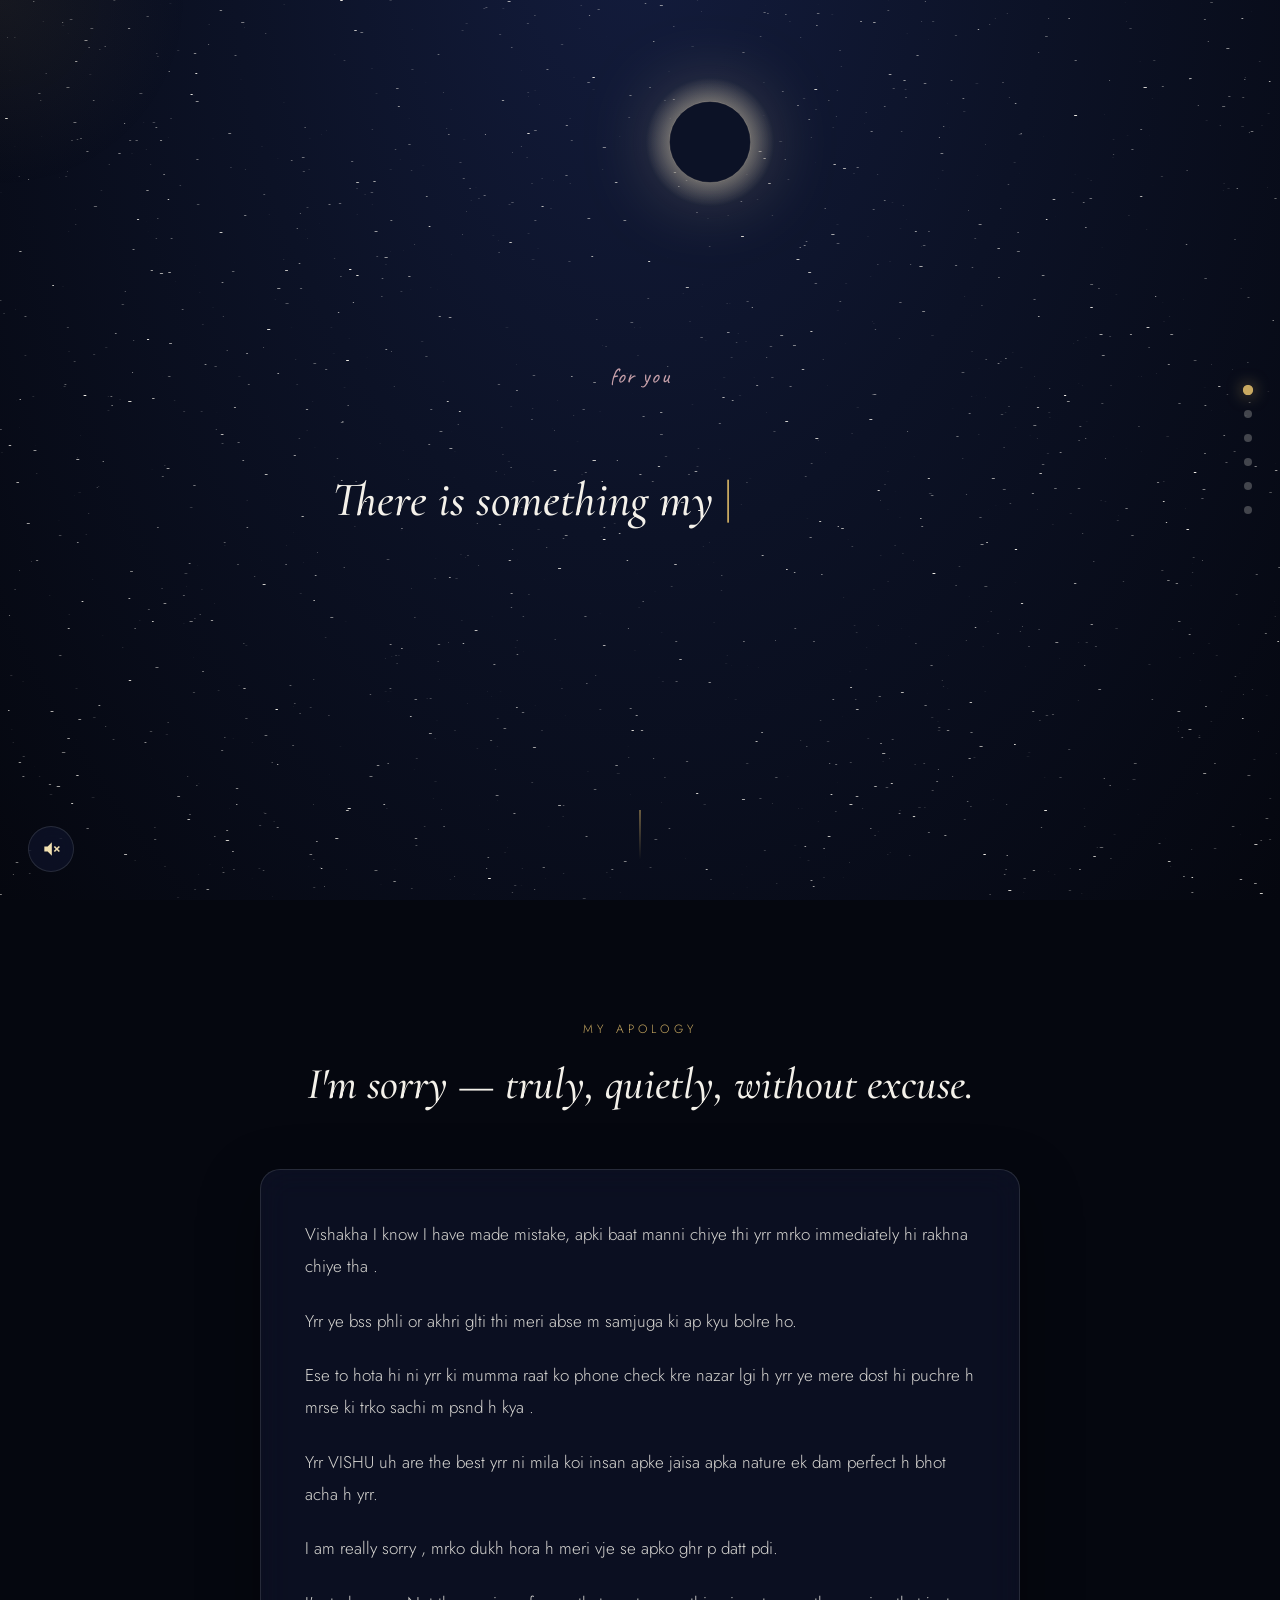
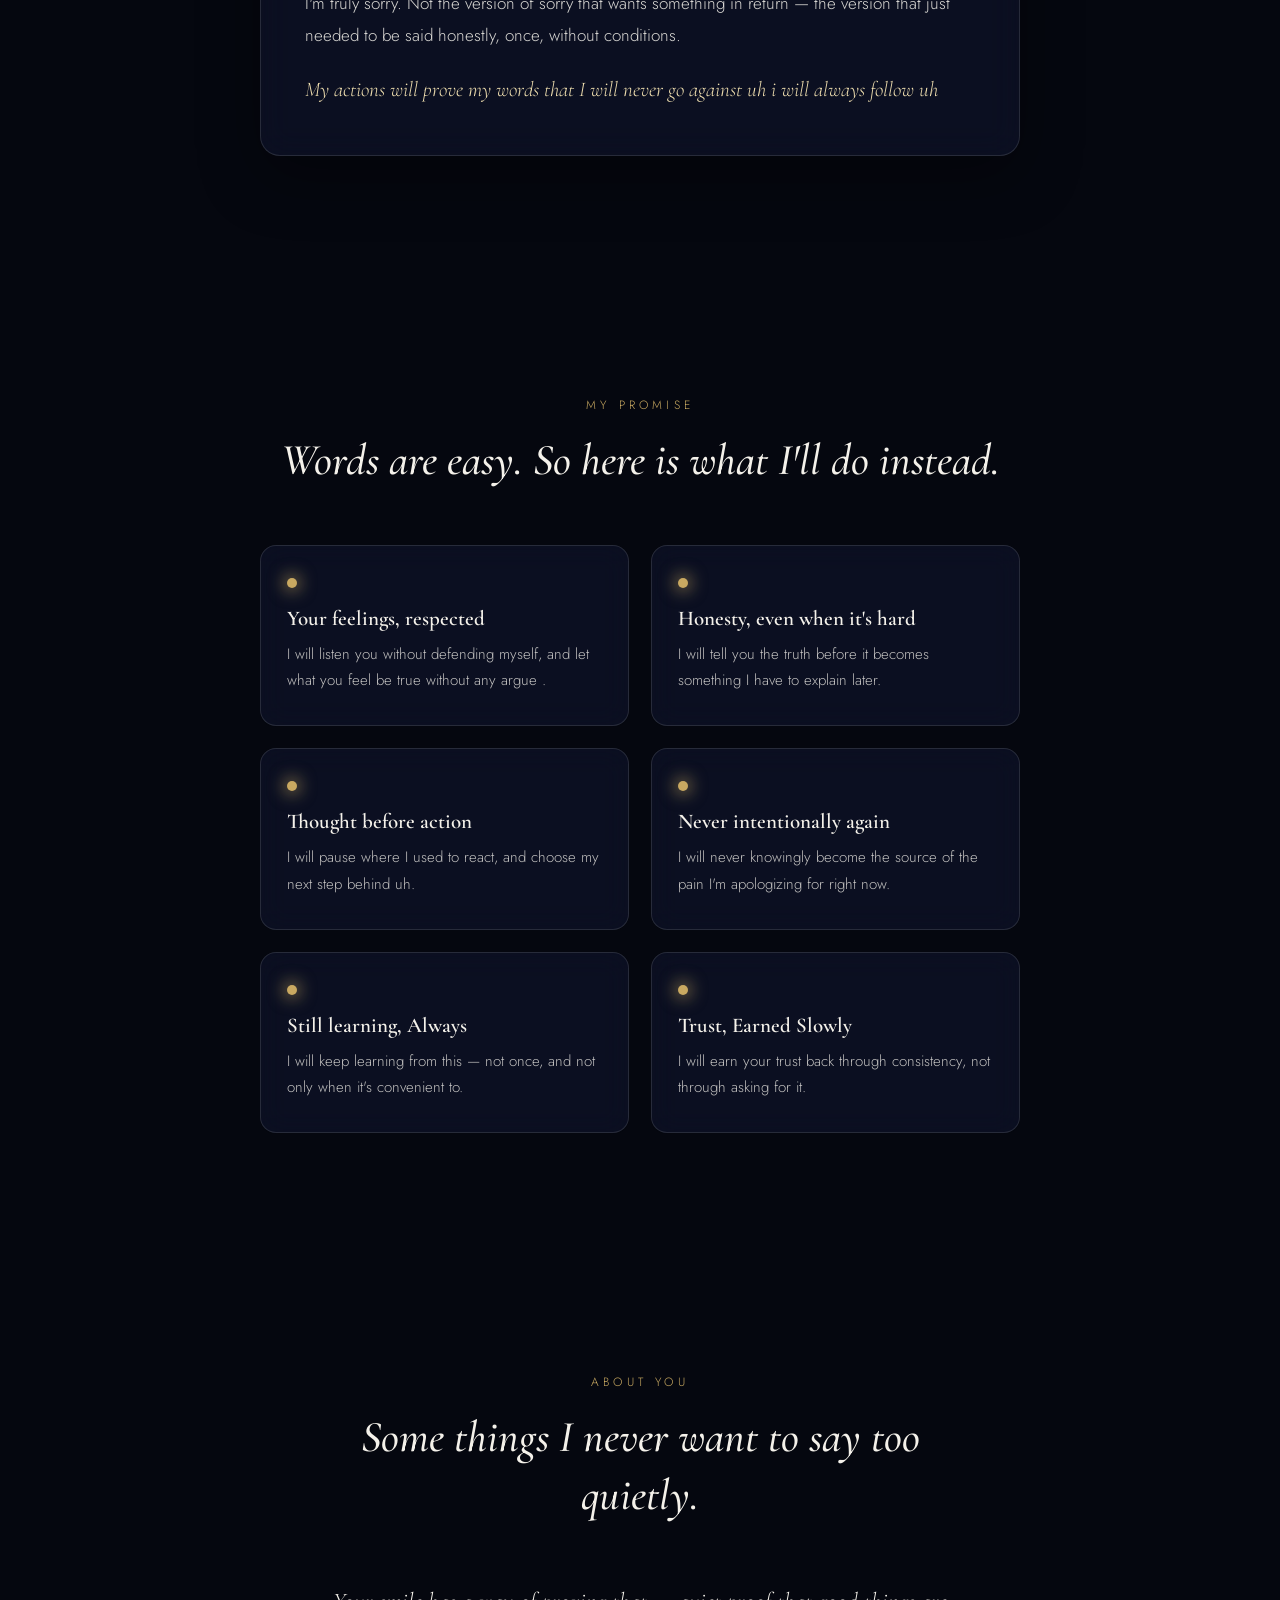
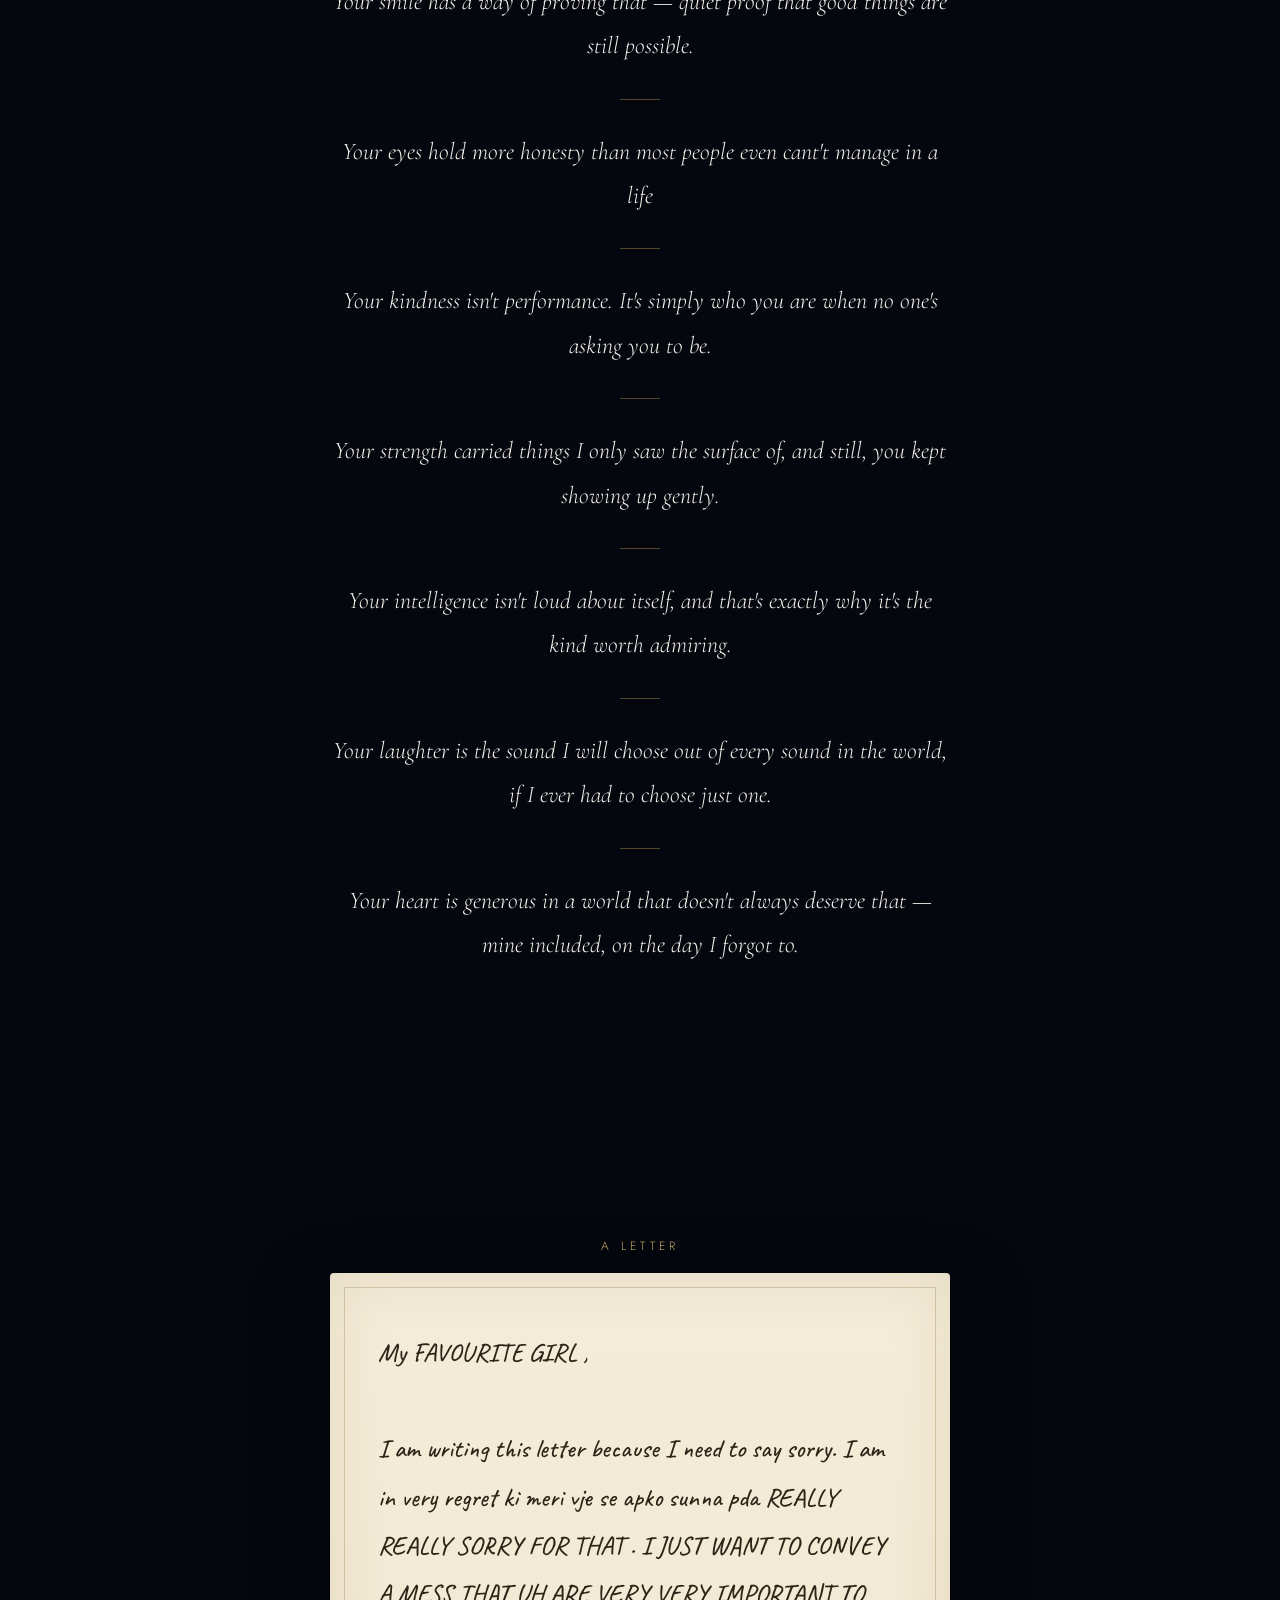
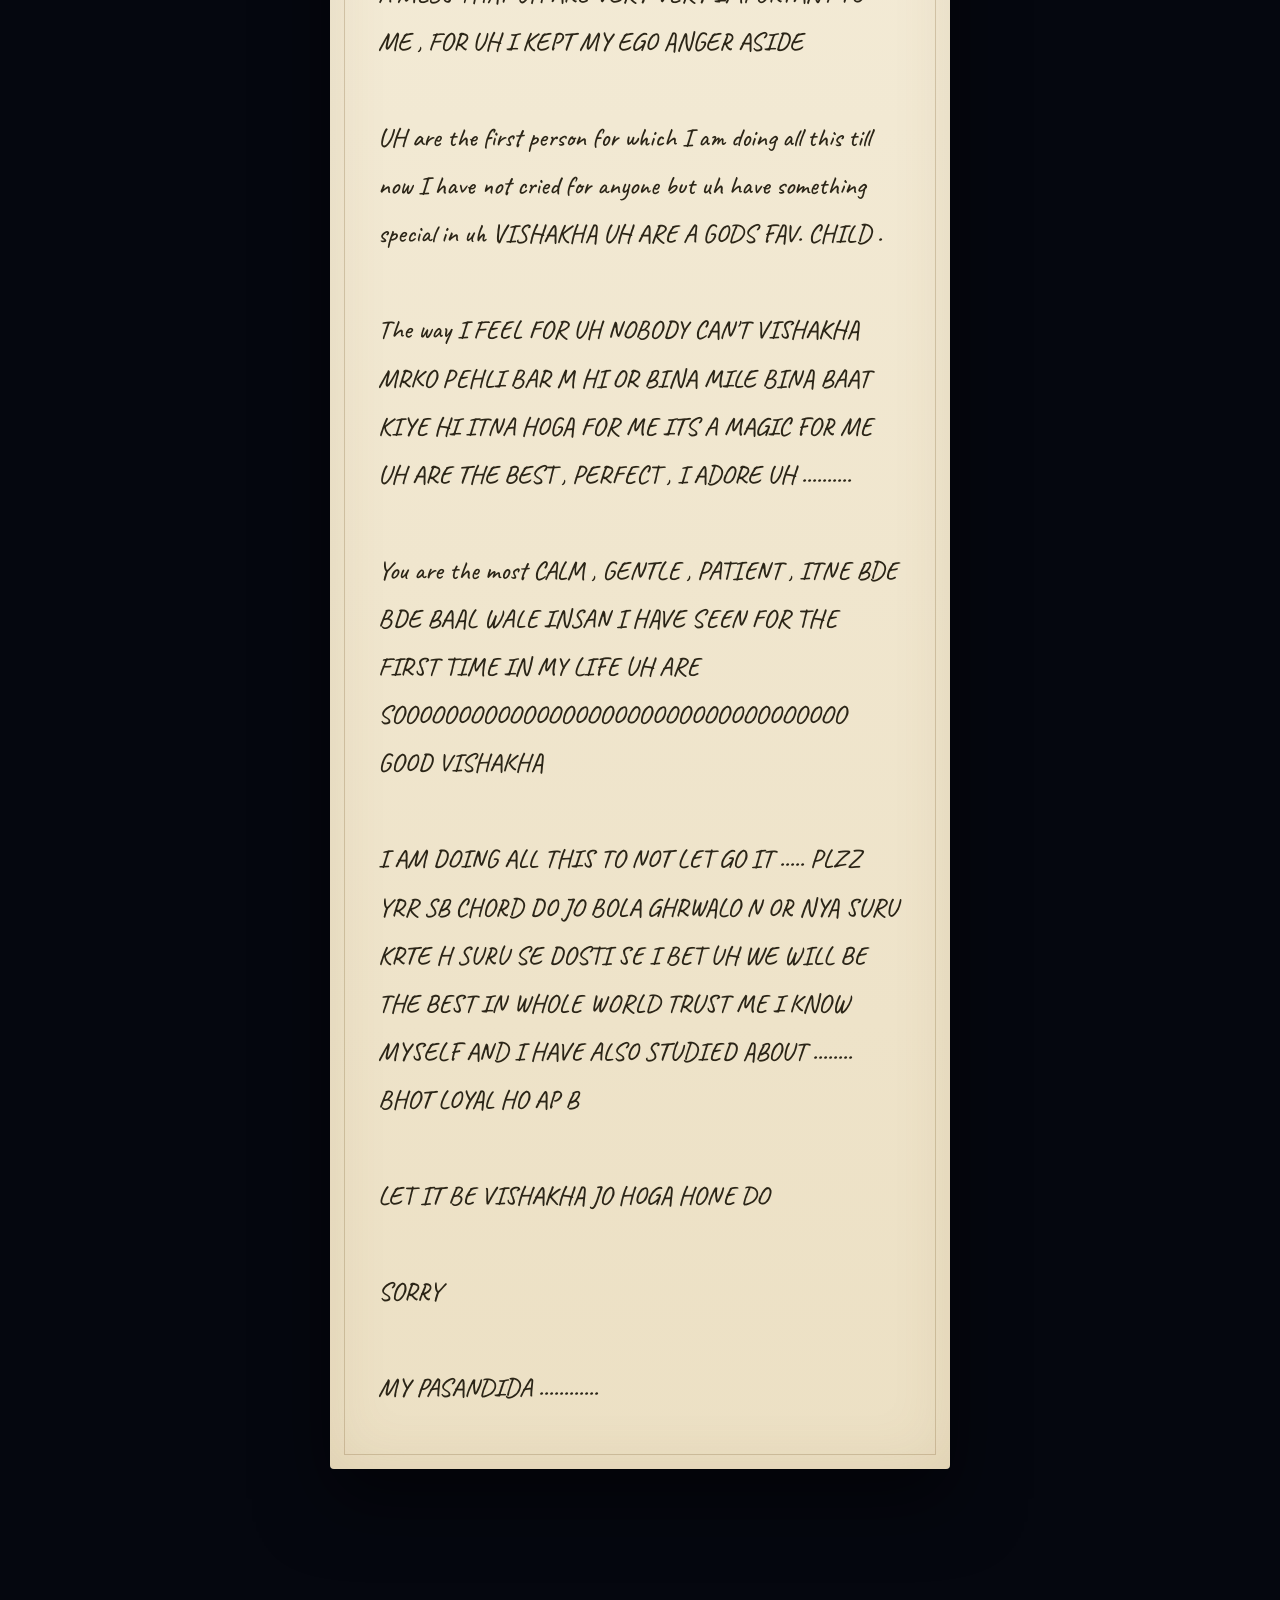
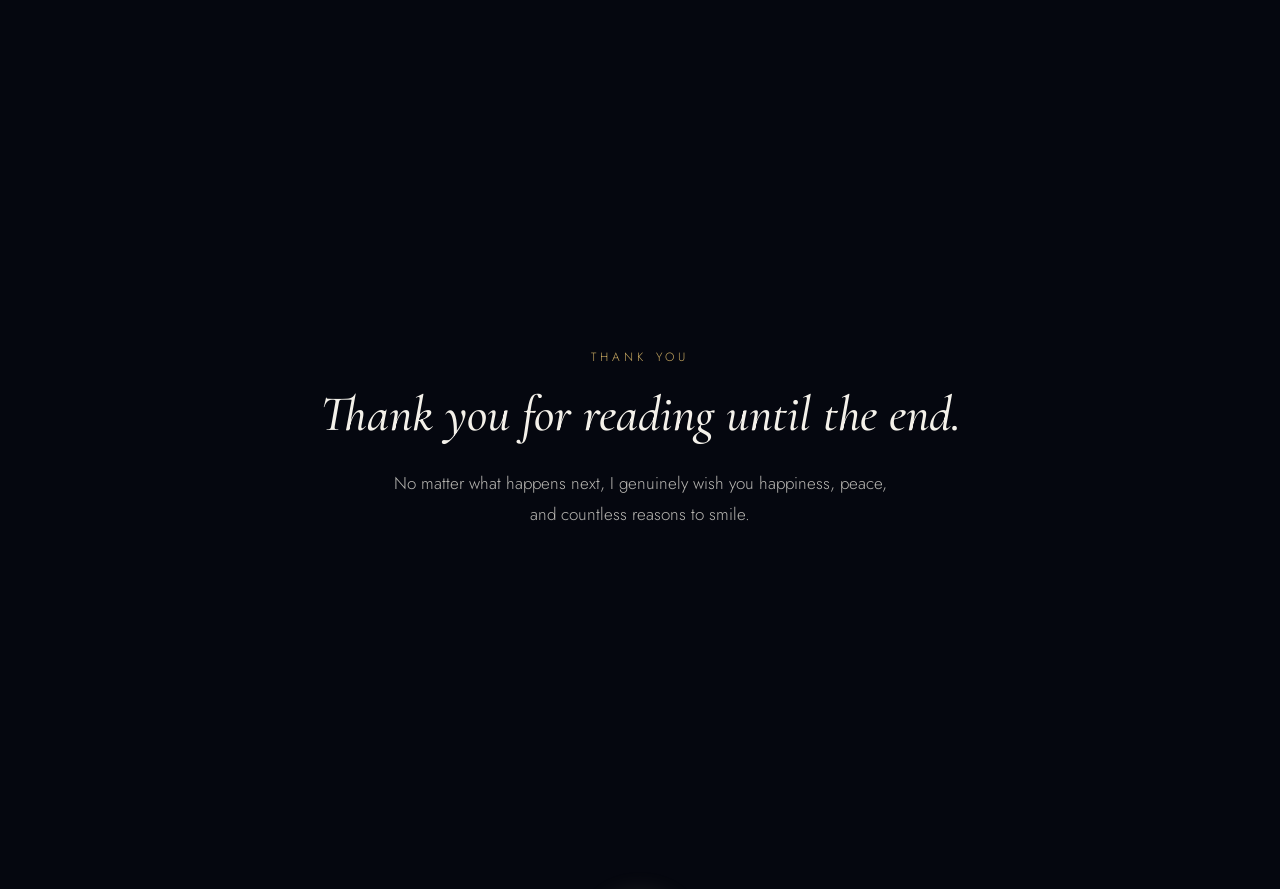
==== index.html @ e8dff655 "First website" ====
<!DOCTYPE html>
<html lang="en">
<head>
<meta charset="UTF-8">
<meta name="viewport" content="width=device-width, initial-scale=1.0">
<title>Something My Heart Wanted to Say</title>
<link rel="preconnect" href="https://fonts.googleapis.com">
<link rel="preconnect" href="https://fonts.gstatic.com" crossorigin>
<link href="https://fonts.googleapis.com/css2?family=Cormorant+Garamond:ital,wght@0,400;0,500;0,600;1,400;1,500&family=Jost:wght@300;400;500&family=Caveat:wght@500;700&display=swap" rel="stylesheet">
<link rel="stylesheet" href="style.css">
</head>
<body>

  <!-- Ambient canvas layers -->
  <canvas id="stars-canvas"></canvas>
  <div id="cursor-glow"></div>
  <div id="floating-particles"></div>

  <!-- The recurring moon: its phase grows from section to section -->
  <div id="moon-wrap" aria-hidden="true">
    <svg id="moon-svg" viewBox="0 0 200 200" width="140" height="140">
      <defs>
        <radialGradient id="moonGlow" cx="50%" cy="50%" r="50%">
          <stop offset="0%" stop-color="#fff7e0" stop-opacity="0.9"/>
          <stop offset="60%" stop-color="#f4e4c1" stop-opacity="0.35"/>
          <stop offset="100%" stop-color="#f4e4c1" stop-opacity="0"/>
        </radialGradient>
        <clipPath id="phaseClip">
          <rect id="phaseRect" x="0" y="0" width="0" height="200"/>
        </clipPath>
      </defs>
      <circle cx="100" cy="100" r="92" fill="url(#moonGlow)"/>
      <circle cx="100" cy="100" r="58" fill="#0c1226"/>
      <circle cx="100" cy="100" r="58" fill="#f6e9c9" clip-path="url(#phaseClip)"/>
      <circle cx="100" cy="100" r="58" fill="none" stroke="#f6e9c9" stroke-opacity="0.25" stroke-width="1"/>
    </svg>
  </div>

  <!-- Side navigation dots -->
  <nav id="dot-nav" aria-label="Section navigation">
    <a href="#landing" class="dot active" data-label="Beginning"></a>
    <a href="#apology" class="dot" data-label="My Apology"></a>
    <a href="#promise" class="dot" data-label="My Promise"></a>
    <a href="#about-her" class="dot" data-label="You"></a>
    <a href="#letter" class="dot" data-label="The Letter"></a>
    <a href="#final" class="dot" data-label="Always"></a>
  </nav>

  <!-- Music control -->
  <button id="music-toggle" aria-label="Play background music" aria-pressed="false">
    <svg id="icon-muted" viewBox="0 0 24 24" width="20" height="20"><path fill="currentColor" d="M4 9v6h4l5 5V4L8 9H4z"/><line x1="16" y1="9" x2="22" y2="15" stroke="currentColor" stroke-width="2"/><line x1="22" y1="9" x2="16" y2="15" stroke="currentColor" stroke-width="2"/></svg>
    <svg id="icon-playing" viewBox="0 0 24 24" width="20" height="20" style="display:none"><path fill="currentColor" d="M4 9v6h4l5 5V4L8 9H4z"/><path fill="none" stroke="currentColor" stroke-width="2" d="M16.5 8.5a5 5 0 0 1 0 7M19 6a8.5 8.5 0 0 1 0 12"/></svg>
  </button>
  <audio id="bg-music" loop preload="none">
    <source src="music/song.mp3" type="audio/mpeg">
  </audio>

  <main>

    <!-- ============ LANDING ============ -->
    <section id="landing" class="section">
      <div class="hero-content">
        <p class="eyebrow">for you</p>
        <h1 id="typewriter" class="typewriter-text" aria-live="polite"></h1>
        <span class="cursor-blink">|</span>
        <a href="#apology" class="glow-btn" id="hear-me-btn">
          <span>Please Hear Me</span> <span class="heart">❤</span>
        </a>
      </div>
      <div class="scroll-hint" aria-hidden="true">
        <span></span>
      </div>
    </section>

    <!-- ============ APOLOGY ============ -->
    <section id="apology" class="section">
      <div class="section-inner">
        <p class="eyebrow reveal">my apology</p>
        <h2 class="section-title reveal">I'm sorry — truly, quietly, without excuse.</h2>
        <div class="glass-card reveal">
          <p class="reveal-line">Vishakha I know I have made mistake, apki baat manni chiye thi yrr mrko immediately hi rakhna chiye tha .</p>
          <p class="reveal-line">Yrr ye bss phli or akhri glti thi meri abse m samjuga ki ap kyu bolre ho. </p>
          <p class="reveal-line">Ese to hota hi ni yrr ki mumma raat ko phone check kre nazar lgi h yrr ye mere dost hi puchre h mrse ki trko sachi m psnd h kya . </p>
          <p class="reveal-line">Yrr VISHU uh are the best yrr ni mila koi insan apke jaisa apka nature ek dam perfect h bhot acha h yrr.</p>
          <p class="reveal-line">I am really sorry , mrko dukh hora h meri vje se apko ghr p datt pdi.</p>
          <p class="reveal-line">I'm truly sorry. Not the version of sorry that wants something in return — the version that just needed to be said honestly, once, without conditions.</p>
          <p class="reveal-line emphasis">My actions will prove my words that I will never go against uh i will always follow uh </p>
        </div>
      </div>
    </section>

    <!-- ============ PROMISE ============ -->
    <section id="promise" class="section">
      <div class="section-inner">
        <p class="eyebrow reveal">My promise</p>
        <h2 class="section-title reveal">Words are easy. So here is what I'll do instead.</h2>
        <div class="promise-grid">
          <article class="promise-card reveal">
            <div class="promise-flame"></div>
            <h3>Your feelings, respected</h3>
            <p>I will listen you without defending myself, and let what you feel be true without any argue .</p>
          </article>
          <article class="promise-card reveal">
            <div class="promise-flame"></div>
            <h3>Honesty, even when it's hard</h3>
            <p>I will tell you the truth before it becomes something I have to explain later.</p>
          </article>
          <article class="promise-card reveal">
            <div class="promise-flame"></div>
            <h3>Thought before action</h3>
            <p>I will pause where I used to react, and choose my next step behind uh.</p>
          </article>
          <article class="promise-card reveal">
            <div class="promise-flame"></div>
            <h3>Never intentionally again</h3>
            <p>I will never knowingly become the source of the pain I'm apologizing for right now.</p>
          </article>
          <article class="promise-card reveal">
            <div class="promise-flame"></div>
            <h3>Still learning, Always</h3>
            <p>I will keep learning from this — not once, and not only when it's convenient to.</p>
          </article>
          <article class="promise-card reveal">
            <div class="promise-flame"></div>
            <h3>Trust, Earned Slowly</h3>
            <p>I will earn your trust back through consistency, not through asking for it.</p>
          </article>
        </div>
      </div>
    </section>

    <!-- ============ ABOUT HER ============ -->
    <section id="about-her" class="section">
      <div class="section-inner narrow">
        <p class="eyebrow reveal">about you</p>
        <h2 class="section-title reveal">Some things I never want to say too quietly.</h2>
        <div class="poem-block">
          <p class="reveal-line poem-line">Your smile has a way of proving that — quiet proof that good things are still possible.</p>
          <p class="reveal-line poem-line">Your eyes hold more honesty than most people even cant't manage in a life</p>
          <p class="reveal-line poem-line">Your kindness isn't performance. It's simply who you are when no one's asking you to be.</p>
          <p class="reveal-line poem-line">Your strength carried things I only saw the surface of, and still, you kept showing up gently.</p>
          <p class="reveal-line poem-line">Your intelligence isn't loud about itself, and that's exactly why it's the kind worth admiring.</p>
          <p class="reveal-line poem-line">Your laughter is the sound I will choose out of every sound in the world, if I ever had to choose just one.</p>
          <p class="reveal-line poem-line">Your heart is generous in a world that doesn't always deserve that — mine included, on the day I forgot to.</p>
        </div>
      </div>
    </section>

    
    <!-- ============ LETTER ============ -->
    <section id="letter" class="section">
      <div class="section-inner narrow">
        <p class="eyebrow reveal">a letter</p>
        <div class="letter-paper reveal">
          <p class="letter-text">
            My FAVOURITE GIRL ,<br><br>
            I am writing this letter because I need to say sorry. I am in very regret ki meri vje se apko sunna pda REALLY REALLY SORRY FOR THAT . I JUST WANT TO CONVEY A MESS THAT UH ARE VERY VERY IMPORTANT TO ME , FOR UH I KEPT MY EGO ANGER ASIDE<br><br>
            UH are the first person for which I am doing all this till now I have not cried for anyone but uh have something special in uh VISHAKHA UH ARE A GODS FAV. CHILD .<br><br>
            The way I FEEL FOR UH NOBODY CAN'T VISHAKHA MRKO PEHLI BAR M HI OR BINA MILE BINA BAAT KIYE HI ITNA HOGA FOR ME ITS A MAGIC FOR ME UH ARE THE BEST , PERFECT , I ADORE UH ..........<br><br>
            You are the most CALM , GENTLE , PATIENT , ITNE BDE BDE BAAL WALE INSAN I HAVE SEEN FOR THE FIRST TIME IN MY LIFE UH ARE SOOOOOOOOOOOOOOOOOOOOOOOOOOOOOOOOOOO GOOD VISHAKHA <br><br>
            I AM DOING ALL THIS TO NOT LET GO IT ..... PLZZ YRR SB CHORD DO JO BOLA GHRWALO N OR NYA SURU KRTE H SURU SE DOSTI SE I BET UH WE WILL BE THE BEST IN WHOLE WORLD TRUST ME I KNOW MYSELF AND I HAVE ALSO STUDIED ABOUT ........ BHOT LOYAL HO AP B <br><br>
            LET IT BE VISHAKHA JO HOGA HONE DO <br><br>
            SORRY <br><br>
            MY PASANDIDA ............<br>
            
          </p>
        </div>
      </div>
    </section>

    <!-- ============ FINAL ============ -->
    <section id="final" class="section">
      <div class="lantern" aria-hidden="true">
        <div class="lantern-body"><div class="lantern-flame"></div></div>
      </div>
      <div class="hero-content">
        <p class="eyebrow reveal">thank you</p>
        <h2 class="final-title reveal">Thank you for reading until the end.</h2>
        <p class="final-sub reveal">No matter what happens next, I genuinely wish you happiness, peace, and countless reasons to smile.</p>
      </div>
    </section>

  </main>



  <script src="script.js"></script>
</body>
</html>
---- style.css ----
/* ============================================
   TOKENS
============================================ */
:root{
  --navy-deep:   #05070f;
  --navy-mid:    #0c1226;
  --navy-light:  #161f3f;
  --navy-glass:  rgba(22, 31, 63, 0.38);
  --gold:        #c9a961;
  --gold-soft:   #f0dfb0;
  --rose:        #e7b9c0;
  --ivory:       #f4f1ea;
  --lavender:    #9aa0c9;
  --line:        rgba(244, 241, 234, 0.12);

  --font-display: 'Cormorant Garamond', serif;
  --font-body:    'Jost', sans-serif;
  --font-script:  'Caveat', cursive;

  --ease: cubic-bezier(.22,1,.36,1);
}

*{ margin:0; padding:0; box-sizing:border-box; }

html{
  scroll-behavior: smooth;
}

body{
  background: var(--navy-deep);
  color: var(--ivory);
  font-family: var(--font-body);
  font-weight: 300;
  overflow-x: hidden;
  cursor: default;
}

@media (prefers-reduced-motion: reduce){
  html{ scroll-behavior: auto; }
  *{ animation-duration: 0.001ms !important; animation-iteration-count: 1 !important; transition-duration: 0.001ms !important; }
}

::selection{ background: var(--gold); color: var(--navy-deep); }

/* ============================================
   AMBIENT LAYERS
============================================ */
#stars-canvas{
  position: fixed; inset: 0;
  width: 100%; height: 100%;
  z-index: 0;
  background: radial-gradient(ellipse at 50% -10%, #131c3d 0%, var(--navy-mid) 45%, var(--navy-deep) 100%);
}

#cursor-glow{
  position: fixed;
  width: 380px; height: 380px;
  border-radius: 50%;
  pointer-events: none;
  z-index: 1;
  background: radial-gradient(circle, rgba(201,169,97,0.07) 0%, rgba(201,169,97,0) 70%);
  transform: translate(-50%, -50%);
  transition: opacity 0.4s ease;
  will-change: transform;
}

#floating-particles{
  position: fixed; inset: 0;
  z-index: 1;
  pointer-events: none;
  overflow: hidden;
}
.particle{
  position: absolute;
  bottom: -10px;
  border-radius: 50%;
  background: radial-gradient(circle, rgba(240,223,176,0.9), rgba(240,223,176,0));
  animation: rise linear infinite;
}
@keyframes rise{
  0%{ transform: translateY(0) translateX(0); opacity:0; }
  10%{ opacity: 0.8; }
  90%{ opacity: 0.5; }
  100%{ transform: translateY(-110vh) translateX(20px); opacity:0; }
}

.heart-float{
  position: fixed;
  bottom: -30px;
  z-index: 2;
  pointer-events: none;
  color: var(--rose);
  opacity: 0.85;
  animation: heart-rise 7s ease-in forwards;
  font-size: 20px;
}
@keyframes heart-rise{
  0%{ transform: translateY(0) translateX(0) rotate(0deg); opacity: 0; }
  10%{ opacity: 0.9; }
  100%{ transform: translateY(-100vh) translateX(var(--drift, 40px)) rotate(20deg); opacity: 0; }
}

/* ============================================
   MOON — the signature element
============================================ */
#moon-wrap{
  position: fixed;
  top: 8%;
  left: 50%;
  z-index: 2;
  pointer-events: none;
  filter: drop-shadow(0 0 40px rgba(240,223,176,0.35));
  transition: top 1.2s var(--ease), left 1.2s var(--ease), transform 1.2s var(--ease), opacity 0.8s ease;
  will-change: transform;
}
#moon-svg{ display:block; }

/* ============================================
   NAV DOTS
============================================ */
#dot-nav{
  position: fixed;
  right: 28px;
  top: 50%;
  transform: translateY(-50%);
  z-index: 40;
  display: flex;
  flex-direction: column;
  gap: 16px;
}
.dot{
  width: 8px; height: 8px;
  border-radius: 50%;
  background: rgba(244,241,234,0.25);
  border: 1px solid transparent;
  position: relative;
  transition: background 0.3s, transform 0.3s;
}
.dot::after{
  content: attr(data-label);
  position: absolute;
  right: 20px;
  top: 50%;
  transform: translateY(-50%);
  font-family: var(--font-body);
  font-size: 12px;
  letter-spacing: 0.06em;
  white-space: nowrap;
  color: var(--ivory);
  opacity: 0;
  pointer-events: none;
  transition: opacity 0.25s ease;
}
.dot:hover::after{ opacity: 0.7; }
.dot:hover{ background: rgba(244,241,234,0.6); }
.dot.active{
  background: var(--gold);
  transform: scale(1.3);
  box-shadow: 0 0 12px rgba(201,169,97,0.7);
}

@media (max-width: 720px){
  #dot-nav{ right: 14px; gap: 12px; }
  .dot::after{ display:none; }
}

/* ============================================
   MUSIC TOGGLE
============================================ */
#music-toggle{
  position: fixed;
  bottom: 28px;
  left: 28px;
  z-index: 40;
  width: 46px; height: 46px;
  border-radius: 50%;
  border: 1px solid var(--line);
  background: var(--navy-glass);
  backdrop-filter: blur(12px);
  -webkit-backdrop-filter: blur(12px);
  color: var(--gold-soft);
  display: flex; align-items: center; justify-content: center;
  cursor: pointer;
  transition: box-shadow 0.3s, transform 0.2s;
}
#music-toggle:hover{ box-shadow: 0 0 18px rgba(201,169,97,0.35); transform: scale(1.05); }

/* ============================================
   LAYOUT
============================================ */
main{ position: relative; z-index: 3; }

.section{
  position: relative;
  min-height: 100vh;
  width: 100%;
  display: flex;
  align-items: center;
  justify-content: center;
  padding: 120px 24px;
}

.section-inner{
  max-width: 760px;
  width: 100%;
}
.section-inner.narrow{ max-width: 620px; }
.section-inner.wide{ max-width: 1040px; }

.eyebrow{
  font-family: var(--font-body);
  text-transform: uppercase;
  letter-spacing: 0.35em;
  font-size: 12px;
  color: var(--gold);
  margin-bottom: 18px;
  text-align: center;
}

.section-title{
  font-family: var(--font-display);
  font-weight: 500;
  font-style: italic;
  font-size: clamp(28px, 4vw, 44px);
  line-height: 1.3;
  text-align: center;
  color: var(--ivory);
  margin-bottom: 56px;
}

/* ============================================
   REVEAL ANIMATIONS
============================================ */
.reveal, .reveal-line, .poem-line{
  opacity: 0;
  transform: translateY(28px);
  transition: opacity 0.9s var(--ease), transform 0.9s var(--ease);
}
.reveal.in-view, .reveal-line.in-view, .poem-line.in-view{
  opacity: 1;
  transform: translateY(0);
}

/* ============================================
   LANDING / HERO
============================================ */
#landing .hero-content{
  text-align: center;
  max-width: 720px;
}
.eyebrow{ opacity: 0.85; }
#landing .eyebrow{
  font-family: var(--font-script);
  font-size: 22px;
  letter-spacing: 0.06em;
  text-transform: none;
  color: var(--rose);
  margin-bottom: 28px;
}
.typewriter-text{
  display: inline;
  font-family: var(--font-display);
  font-style: italic;
  font-weight: 500;
  font-size: clamp(26px, 5vw, 48px);
  line-height: 1.4;
  color: var(--ivory);
}
.cursor-blink{
  font-family: var(--font-display);
  font-size: clamp(26px, 5vw, 48px);
  color: var(--gold);
  animation: blink 1s step-end infinite;
}
@keyframes blink{ 50%{ opacity: 0; } }

.glow-btn{
  display: inline-flex;
  align-items: center;
  gap: 10px;
  margin-top: 64px;
  padding: 16px 38px;
  border-radius: 999px;
  border: 1px solid rgba(201,169,97,0.5);
  background: rgba(201,169,97,0.08);
  color: var(--gold-soft);
  text-decoration: none;
  font-family: var(--font-body);
  letter-spacing: 0.04em;
  font-size: 15px;
  backdrop-filter: blur(8px);
  box-shadow: 0 0 0 rgba(201,169,97,0);
  animation: btn-pulse 3.5s ease-in-out infinite;
  transition: transform 0.3s ease, background 0.3s ease;
  opacity: 0;
}
.glow-btn.ready{ opacity: 1; }
.glow-btn:hover{ transform: translateY(-3px); background: rgba(201,169,97,0.18); }
.glow-btn .heart{ color: var(--rose); }
@keyframes btn-pulse{
  0%, 100%{ box-shadow: 0 0 12px rgba(201,169,97,0.25); }
  50%{ box-shadow: 0 0 28px rgba(201,169,97,0.55); }
}

.scroll-hint{
  position: absolute;
  bottom: 40px; left: 50%;
  transform: translateX(-50%);
}
.scroll-hint span{
  display: block;
  width: 1px; height: 50px;
  background: linear-gradient(var(--gold), transparent);
  animation: scroll-line 2s ease-in-out infinite;
}
@keyframes scroll-line{
  0%{ transform: scaleY(0); transform-origin: top; opacity: 1; }
  50%{ transform: scaleY(1); transform-origin: top; }
  51%{ transform-origin: bottom; }
  100%{ transform: scaleY(0); transform-origin: bottom; opacity: 0.4; }
}

/* ============================================
   GLASS CARD (Apology)
============================================ */
.glass-card{
  background: var(--navy-glass);
  border: 1px solid var(--line);
  border-radius: 20px;
  padding: 48px 44px;
  backdrop-filter: blur(16px);
  -webkit-backdrop-filter: blur(16px);
  box-shadow: 0 20px 60px rgba(0,0,0,0.35);
}
.glass-card p{
  font-size: 17px;
  line-height: 1.9;
  color: rgba(244,241,234,0.88);
  margin-bottom: 22px;
  font-weight: 300;
}
.glass-card p:last-child{ margin-bottom: 0; }
.glass-card .emphasis{
  font-family: var(--font-display);
  font-style: italic;
  font-size: 21px;
  color: var(--gold-soft);
  line-height: 1.6;
}

/* ============================================
   PROMISE CARDS
============================================ */
.promise-grid{
  display: grid;
  grid-template-columns: repeat(2, 1fr);
  gap: 22px;
}
@media (max-width: 680px){
  .promise-grid{ grid-template-columns: 1fr; }
}
.promise-card{
  position: relative;
  background: var(--navy-glass);
  border: 1px solid var(--line);
  border-radius: 16px;
  padding: 32px 26px;
  backdrop-filter: blur(14px);
  -webkit-backdrop-filter: blur(14px);
  overflow: hidden;
  transition: transform 0.4s var(--ease), border-color 0.4s;
}
.promise-card:hover{
  transform: translateY(-6px);
  border-color: rgba(201,169,97,0.45);
}
.promise-flame{
  width: 10px; height: 10px;
  border-radius: 50%;
  background: var(--gold);
  box-shadow: 0 0 16px 4px rgba(201,169,97,0.55);
  margin-bottom: 18px;
  animation: flame-pulse 2.6s ease-in-out infinite;
}
@keyframes flame-pulse{
  0%,100%{ box-shadow: 0 0 10px 3px rgba(201,169,97,0.4); }
  50%{ box-shadow: 0 0 20px 6px rgba(201,169,97,0.7); }
}
.promise-card h3{
  font-family: var(--font-display);
  font-weight: 600;
  font-size: 21px;
  margin-bottom: 10px;
  color: var(--ivory);
}
.promise-card p{
  font-size: 15px;
  line-height: 1.75;
  color: rgba(244,241,234,0.78);
}

/* ============================================
   ABOUT HER — poetic block
============================================ */
.poem-block{ text-align: center; }
.poem-line{
  font-family: var(--font-display);
  font-style: italic;
  font-size: clamp(19px, 2.4vw, 24px);
  line-height: 1.85;
  color: var(--ivory);
  margin-bottom: 30px;
  position: relative;
}
.poem-line:not(:last-child)::after{
  content: '';
  display: block;
  width: 40px; height: 1px;
  background: var(--gold);
  opacity: 0.4;
  margin: 30px auto 0;
}

/* ============================================
   MEMORIES / POLAROID GALLERY
============================================ */
.polaroid-gallery{
  display: grid;
  grid-template-columns: repeat(auto-fill, minmax(160px, 1fr));
  gap: 28px 20px;
  margin-bottom: 32px;
}
.polaroid{
  background: #f4f1ea;
  padding: 10px 10px 34px;
  border-radius: 3px;
  box-shadow: 0 12px 30px rgba(0,0,0,0.45);
  cursor: pointer;
  transform: rotate(var(--tilt, -3deg));
  transition: transform 0.4s var(--ease), box-shadow 0.4s;
  opacity: 0;
  animation: float-in 0.8s var(--ease) forwards;
}
.polaroid:hover{
  transform: rotate(0deg) scale(1.06) translateY(-6px);
  box-shadow: 0 18px 40px rgba(0,0,0,0.55);
  z-index: 5;
}
.polaroid-photo{
  width: 100%;
  aspect-ratio: 1 / 1;
  background: linear-gradient(135deg, #1c274f, #0c1226);
  border-radius: 1px;
  display: flex;
  align-items: center;
  justify-content: center;
  color: rgba(244,241,234,0.35);
  font-family: var(--font-body);
  font-size: 11px;
  letter-spacing: 0.08em;
  text-transform: uppercase;
  overflow: hidden;
}
.polaroid-photo img{
  width: 100%; height: 100%;
  object-fit: cover;
  display: none;
}
.polaroid-caption{
  display: block;
  text-align: center;
  margin-top: 10px;
  font-family: var(--font-script);
  font-size: 16px;
  color: #2a2a2a;
}
@keyframes float-in{
  from{ opacity: 0; transform: translateY(20px) rotate(var(--tilt, -3deg)); }
  to{ opacity: 1; transform: translateY(0) rotate(var(--tilt, -3deg)); }
}
.gallery-hint{
  text-align: center;
  font-size: 13px;
  color: rgba(244,241,234,0.5);
  margin-top: 8px;
}
.gallery-hint code{
  color: var(--gold-soft);
  font-family: monospace;
}

.lightbox{
  position: fixed; inset: 0;
  z-index: 100;
  background: rgba(5,7,15,0.92);
  backdrop-filter: blur(6px);
  display: flex;
  align-items: center;
  justify-content: center;
  opacity: 0;
  visibility: hidden;
  transition: opacity 0.35s ease;
}
.lightbox.open{ opacity: 1; visibility: visible; }
.lightbox img{
  max-width: 86vw;
  max-height: 82vh;
  border-radius: 4px;
  box-shadow: 0 30px 80px rgba(0,0,0,0.6);
  transform: scale(0.92);
  transition: transform 0.35s var(--ease);
}
.lightbox.open img{ transform: scale(1); }
#lightbox-close{
  position: absolute;
  top: 28px; right: 34px;
  font-size: 34px;
  color: var(--ivory);
  background: none; border: none;
  cursor: pointer;
  line-height: 1;
}

/* ============================================
   LETTER
============================================ */
.letter-paper{
  background: linear-gradient(180deg, #f4ecd8, #ece0c4);
  color: #2b2517;
  border-radius: 4px;
  padding: 56px 48px;
  box-shadow: 0 30px 70px rgba(0,0,0,0.5), inset 0 0 60px rgba(120,90,40,0.12);
  position: relative;
}
.letter-paper::before{
  content: '';
  position: absolute; inset: 14px;
  border: 1px solid rgba(120,90,40,0.25);
  pointer-events: none;
}
.letter-text{
  font-family: var(--font-script);
  font-size: clamp(20px, 2.6vw, 26px);
  line-height: 1.85;
  font-weight: 500;
}

/* ============================================
   FINAL
============================================ */
#final{ overflow: hidden; }
.final-title{
  font-family: var(--font-display);
  font-style: italic;
  font-weight: 500;
  font-size: clamp(30px, 5vw, 50px);
  text-align: center;
  margin-bottom: 24px;
}
.final-sub{
  font-family: var(--font-body);
  font-weight: 300;
  font-size: 17px;
  text-align: center;
  color: rgba(244,241,234,0.75);
  max-width: 520px;
  margin: 0 auto;
  line-height: 1.8;
}

.lantern{
  position: absolute;
  bottom: -10%;
  left: 50%;
  transform: translateX(-50%);
  z-index: 1;
  animation: lantern-rise 14s ease-in-out infinite;
  opacity: 0.9;
}
.lantern-body{
  width: 46px; height: 60px;
  background: linear-gradient(180deg, rgba(240,223,176,0.9), rgba(201,169,97,0.5));
  border-radius: 50% 50% 45% 45%;
  box-shadow: 0 0 40px 12px rgba(240,223,176,0.35);
  position: relative;
}
.lantern-flame{
  position: absolute;
  top: 50%; left: 50%;
  width: 10px; height: 14px;
  background: #fff2c8;
  border-radius: 50%;
  transform: translate(-50%,-50%);
  filter: blur(2px);
  animation: flame-pulse 1.6s ease-in-out infinite;
}
@keyframes lantern-rise{
  0%{ transform: translate(-50%, 0); }
  50%{ transform: translate(calc(-50% + 30px), -60vh); }
  100%{ transform: translate(-50%, -110vh); }
}

/* ============================================
   RESPONSIVE
============================================ */
@media (max-width: 600px){
  .section{ padding: 90px 18px; }
  .glass-card{ padding: 32px 24px; }
  .letter-paper{ padding: 38px 26px; }
  #moon-wrap{ transform: scale(0.7); }
}
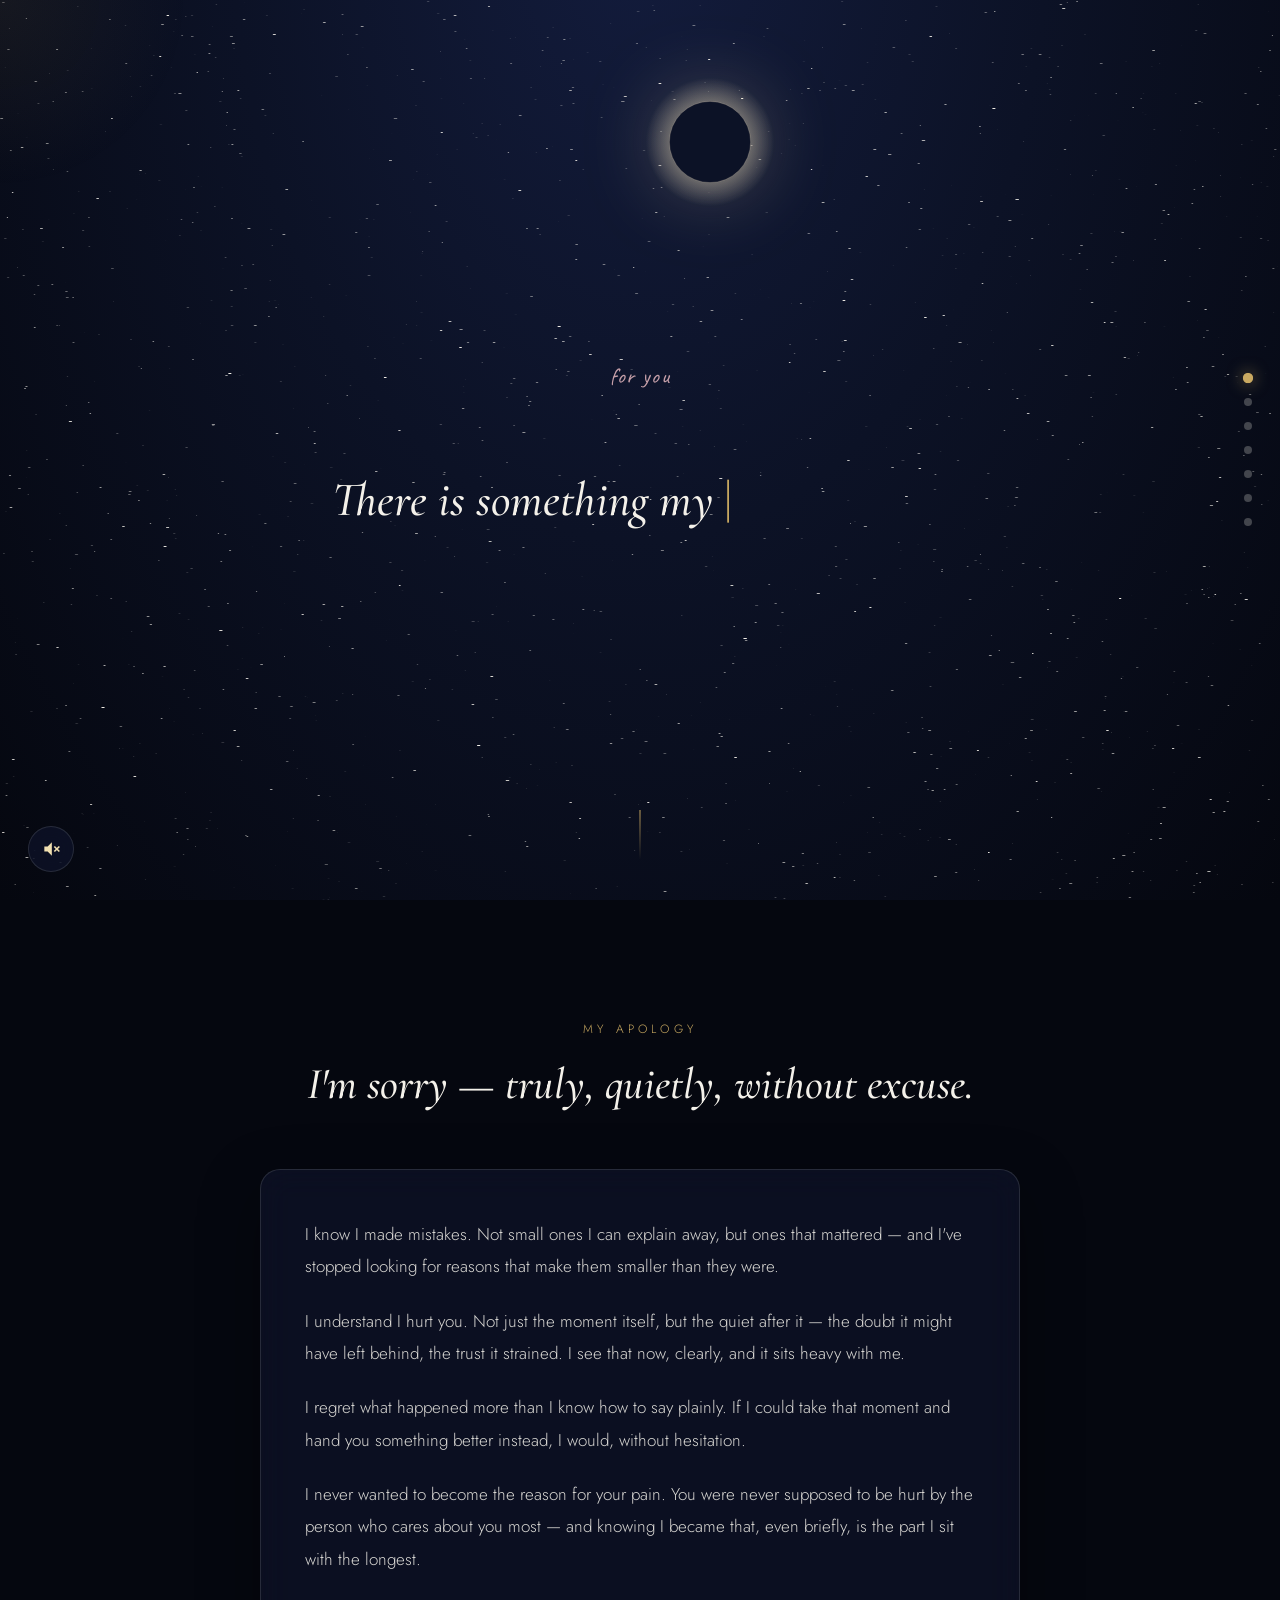
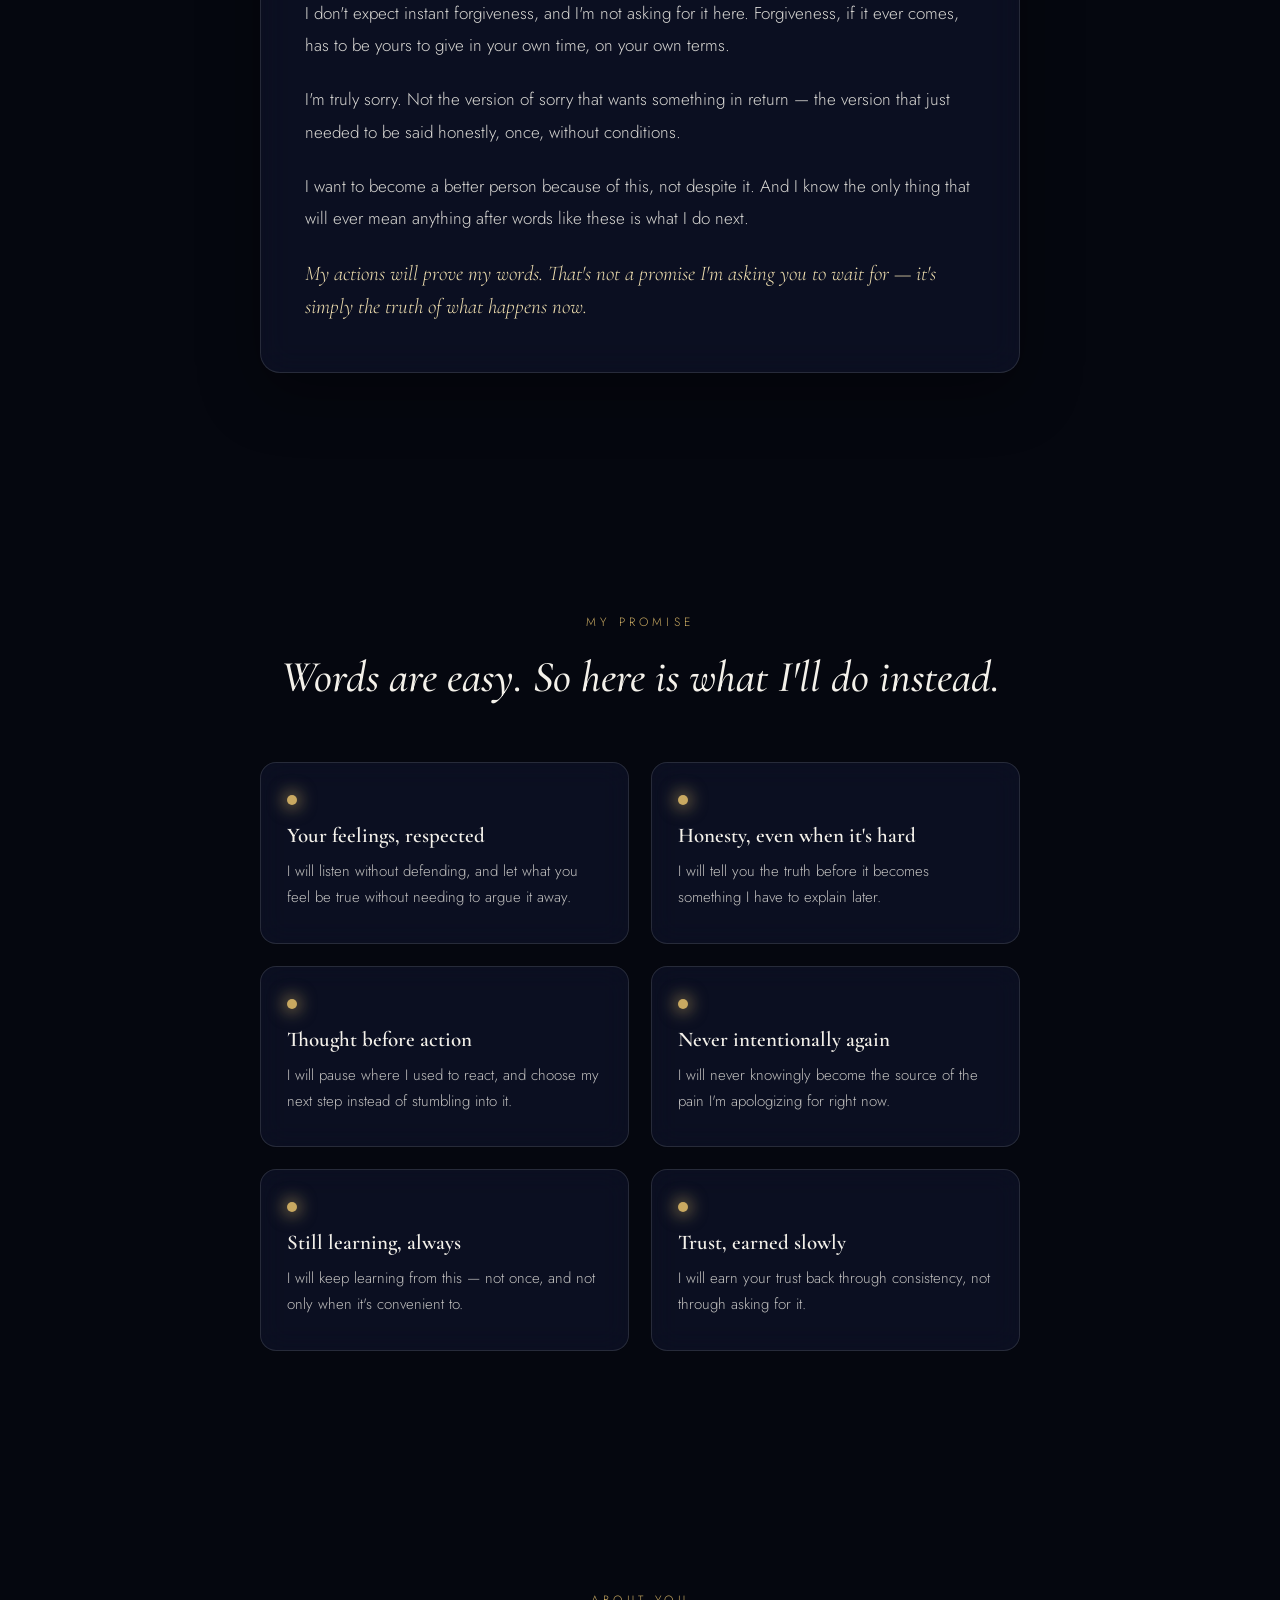
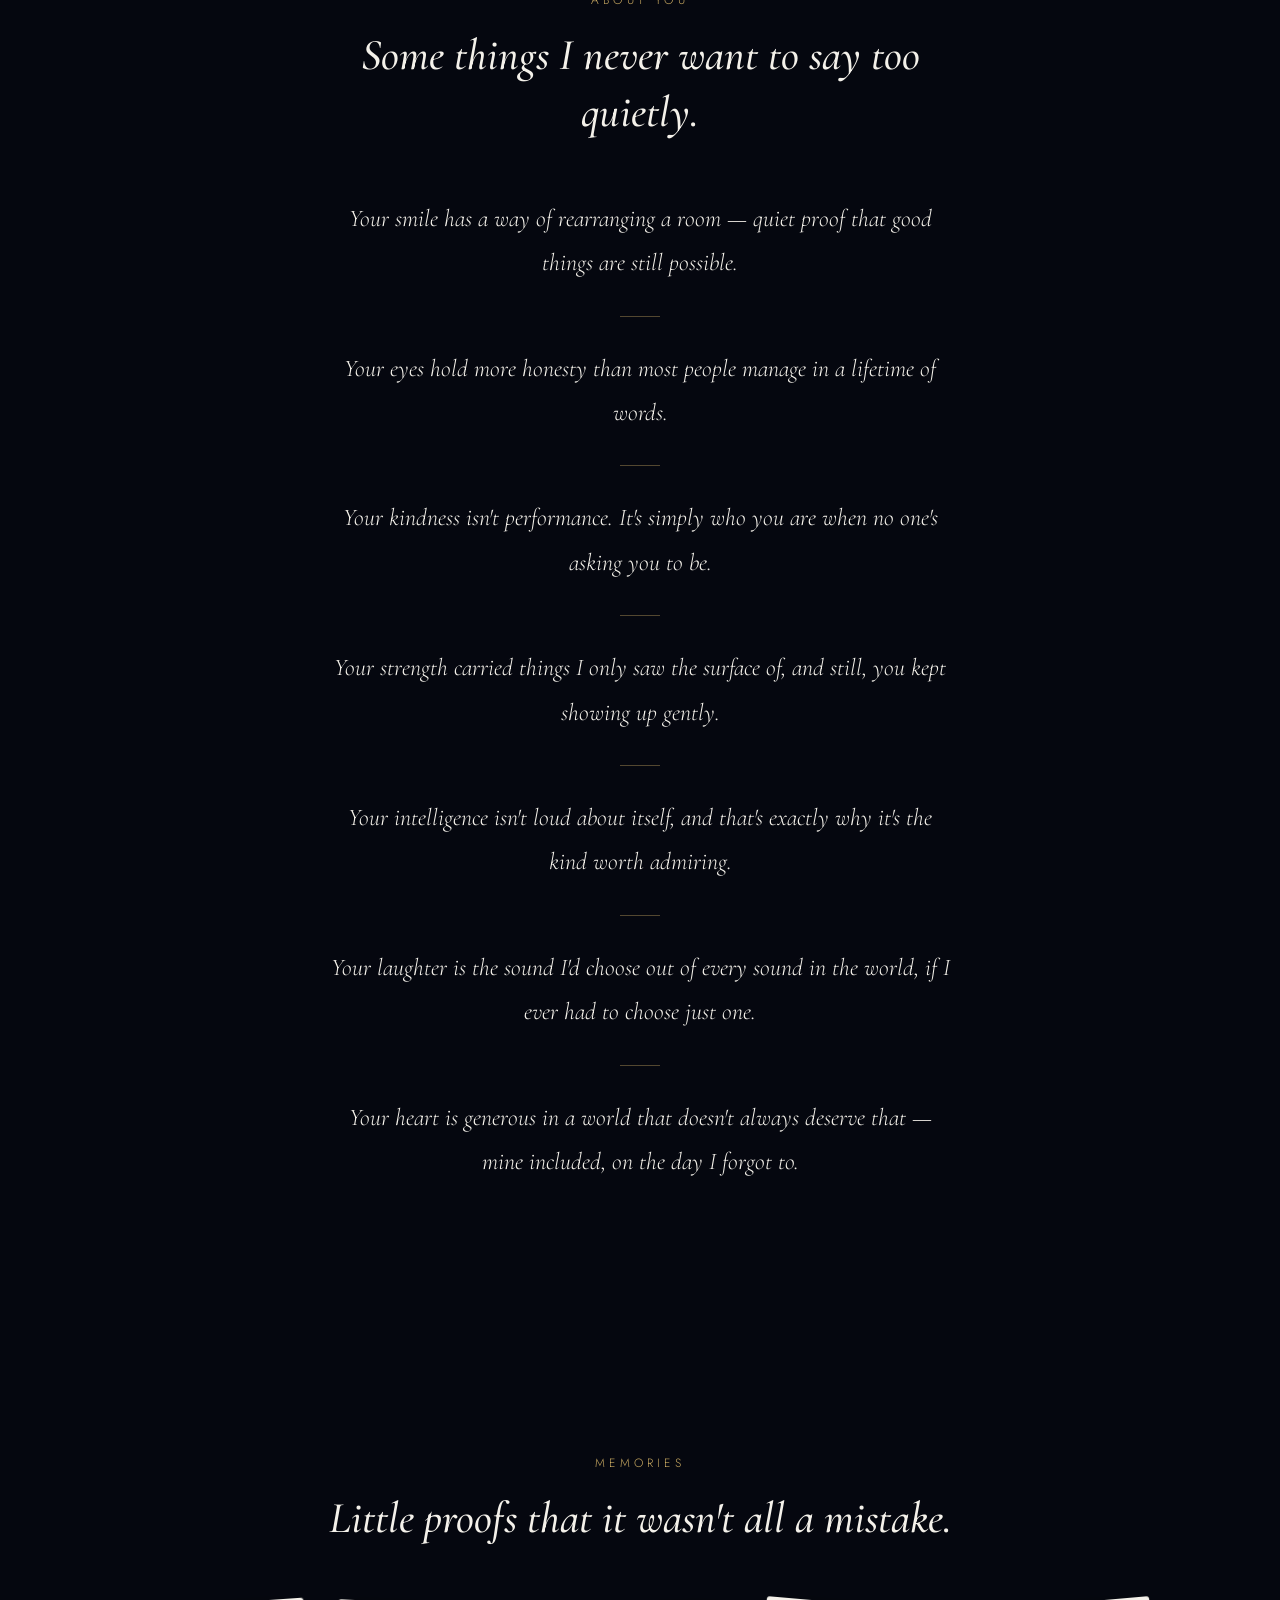
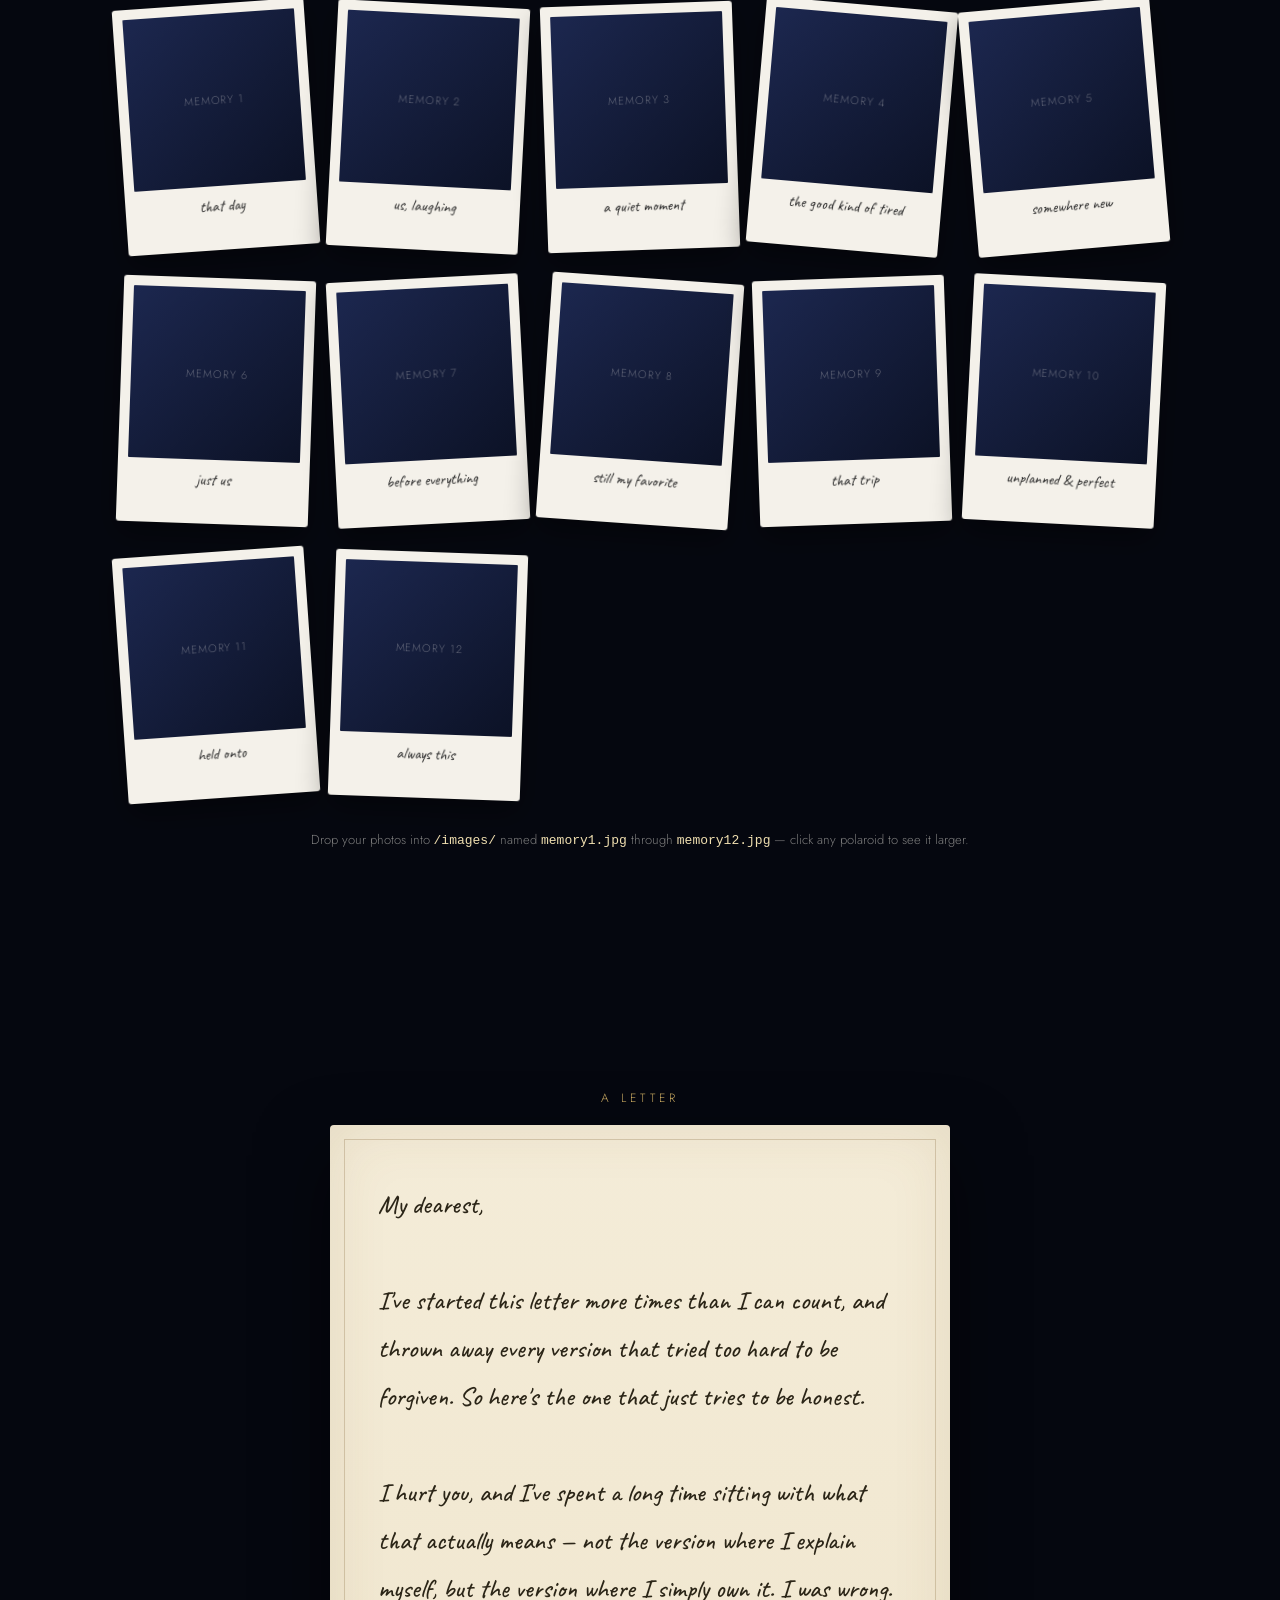
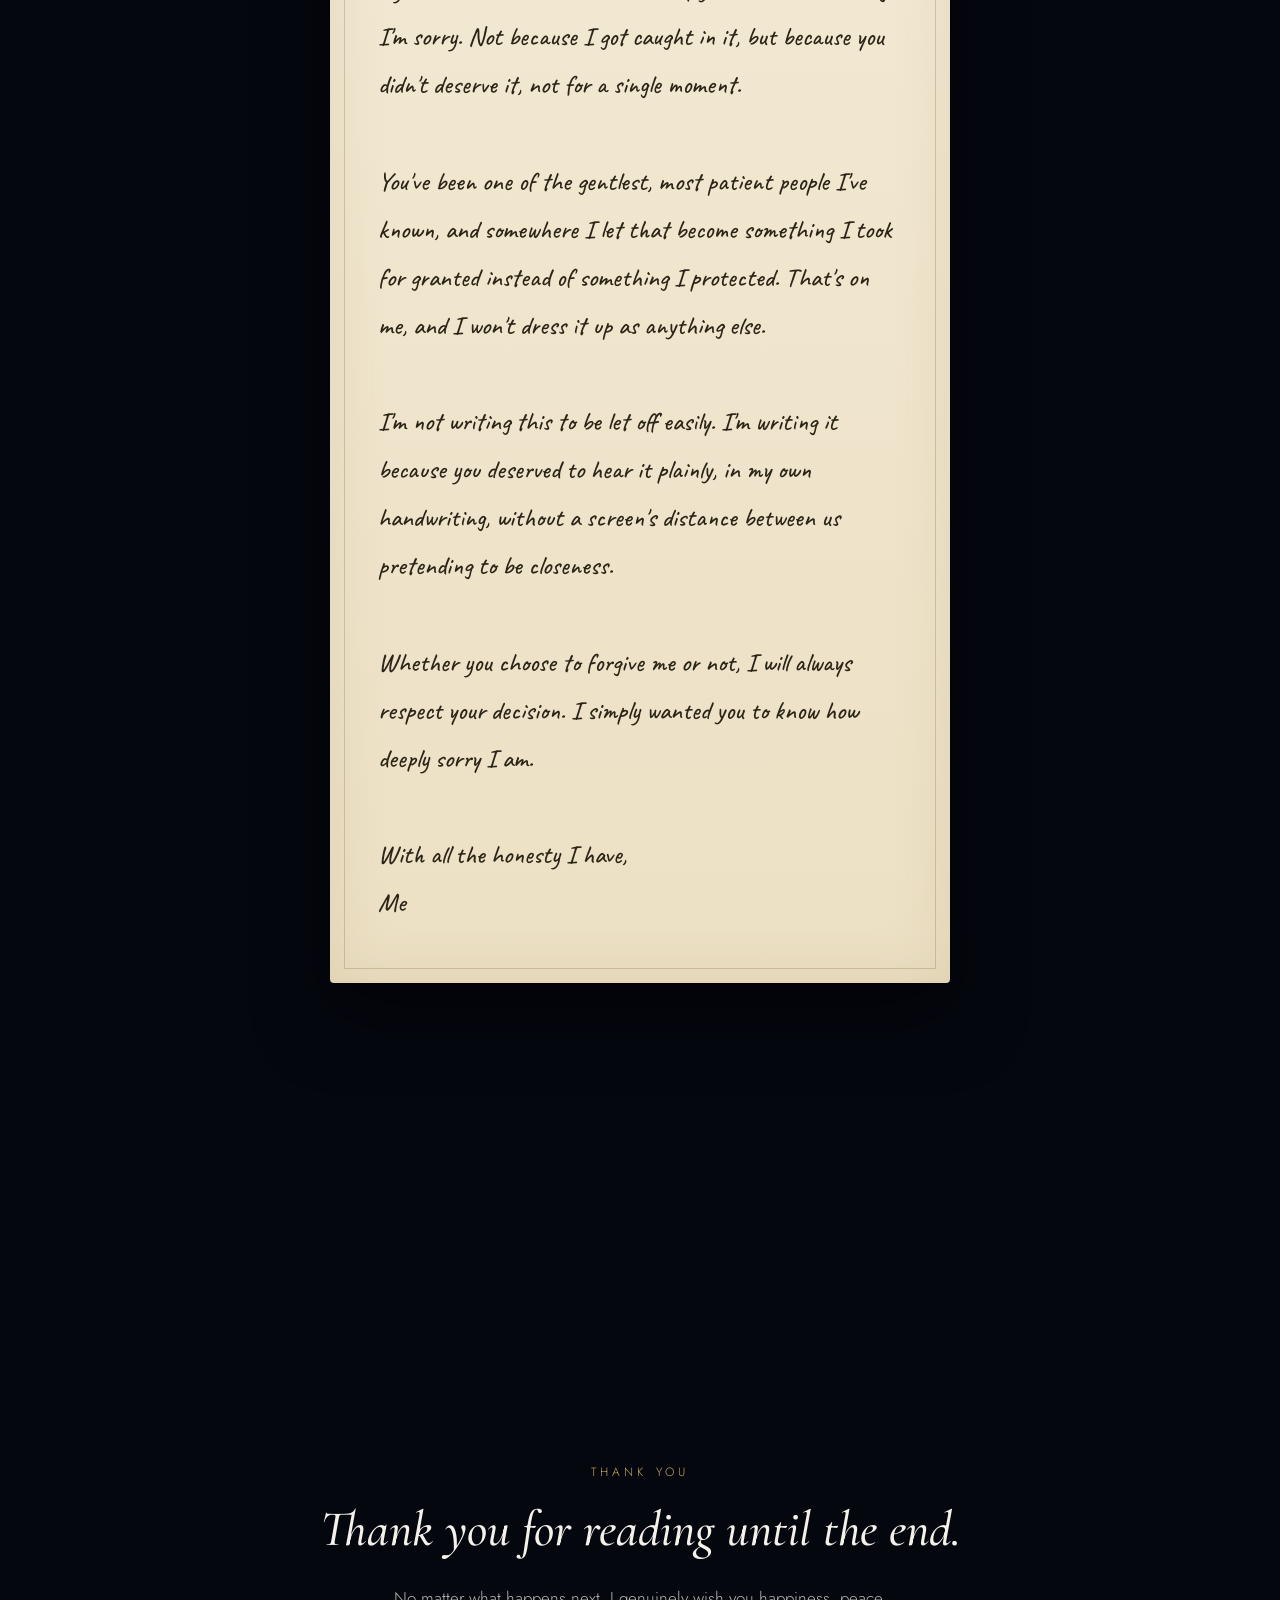
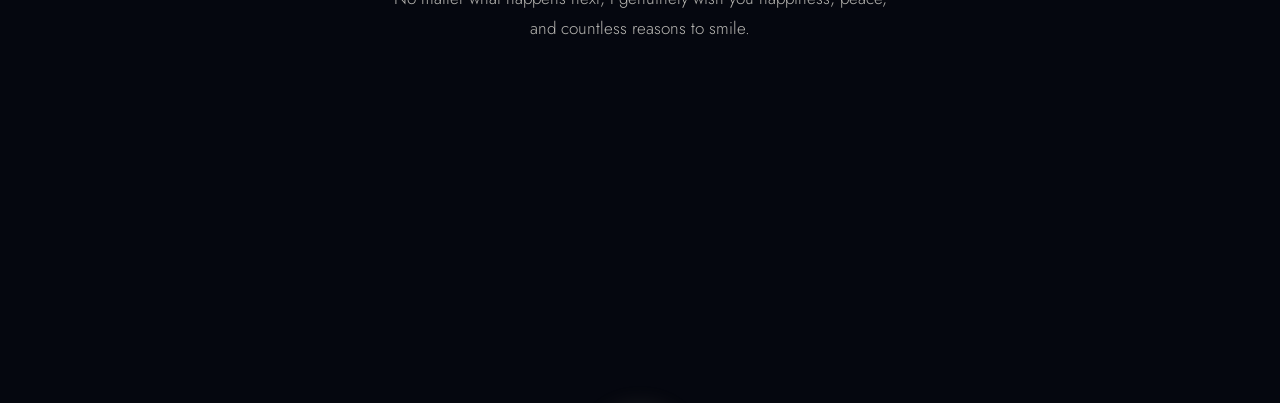
==== commit 3a157011: "Add files via upload" ====
--- a/index.html
+++ b/index.html
@@ -42,6 +42,7 @@
     <a href="#apology" class="dot" data-label="My Apology"></a>
     <a href="#promise" class="dot" data-label="My Promise"></a>
     <a href="#about-her" class="dot" data-label="You"></a>
+    <a href="#memories" class="dot" data-label="Memories"></a>
     <a href="#letter" class="dot" data-label="The Letter"></a>
     <a href="#final" class="dot" data-label="Always"></a>
   </nav>
@@ -78,13 +79,14 @@
         <p class="eyebrow reveal">my apology</p>
         <h2 class="section-title reveal">I'm sorry — truly, quietly, without excuse.</h2>
         <div class="glass-card reveal">
-          <p class="reveal-line">Vishakha I know I have made mistake, apki baat manni chiye thi yrr mrko immediately hi rakhna chiye tha .</p>
-          <p class="reveal-line">Yrr ye bss phli or akhri glti thi meri abse m samjuga ki ap kyu bolre ho. </p>
-          <p class="reveal-line">Ese to hota hi ni yrr ki mumma raat ko phone check kre nazar lgi h yrr ye mere dost hi puchre h mrse ki trko sachi m psnd h kya . </p>
-          <p class="reveal-line">Yrr VISHU uh are the best yrr ni mila koi insan apke jaisa apka nature ek dam perfect h bhot acha h yrr.</p>
-          <p class="reveal-line">I am really sorry , mrko dukh hora h meri vje se apko ghr p datt pdi.</p>
+          <p class="reveal-line">I know I made mistakes. Not small ones I can explain away, but ones that mattered — and I've stopped looking for reasons that make them smaller than they were.</p>
+          <p class="reveal-line">I understand I hurt you. Not just the moment itself, but the quiet after it — the doubt it might have left behind, the trust it strained. I see that now, clearly, and it sits heavy with me.</p>
+          <p class="reveal-line">I regret what happened more than I know how to say plainly. If I could take that moment and hand you something better instead, I would, without hesitation.</p>
+          <p class="reveal-line">I never wanted to become the reason for your pain. You were never supposed to be hurt by the person who cares about you most — and knowing I became that, even briefly, is the part I sit with the longest.</p>
+          <p class="reveal-line">I don't expect instant forgiveness, and I'm not asking for it here. Forgiveness, if it ever comes, has to be yours to give in your own time, on your own terms.</p>
           <p class="reveal-line">I'm truly sorry. Not the version of sorry that wants something in return — the version that just needed to be said honestly, once, without conditions.</p>
-          <p class="reveal-line emphasis">My actions will prove my words that I will never go against uh i will always follow uh </p>
+          <p class="reveal-line">I want to become a better person because of this, not despite it. And I know the only thing that will ever mean anything after words like these is what I do next.</p>
+          <p class="reveal-line emphasis">My actions will prove my words. That's not a promise I'm asking you to wait for — it's simply the truth of what happens now.</p>
         </div>
       </div>
     </section>
@@ -92,13 +94,13 @@
     <!-- ============ PROMISE ============ -->
     <section id="promise" class="section">
       <div class="section-inner">
-        <p class="eyebrow reveal">My promise</p>
+        <p class="eyebrow reveal">my promise</p>
         <h2 class="section-title reveal">Words are easy. So here is what I'll do instead.</h2>
         <div class="promise-grid">
           <article class="promise-card reveal">
             <div class="promise-flame"></div>
             <h3>Your feelings, respected</h3>
-            <p>I will listen you without defending myself, and let what you feel be true without any argue .</p>
+            <p>I will listen without defending, and let what you feel be true without needing to argue it away.</p>
           </article>
           <article class="promise-card reveal">
             <div class="promise-flame"></div>
@@ -108,7 +110,7 @@
           <article class="promise-card reveal">
             <div class="promise-flame"></div>
             <h3>Thought before action</h3>
-            <p>I will pause where I used to react, and choose my next step behind uh.</p>
+            <p>I will pause where I used to react, and choose my next step instead of stumbling into it.</p>
           </article>
           <article class="promise-card reveal">
             <div class="promise-flame"></div>
@@ -117,12 +119,12 @@
           </article>
           <article class="promise-card reveal">
             <div class="promise-flame"></div>
-            <h3>Still learning, Always</h3>
+            <h3>Still learning, always</h3>
             <p>I will keep learning from this — not once, and not only when it's convenient to.</p>
           </article>
           <article class="promise-card reveal">
             <div class="promise-flame"></div>
-            <h3>Trust, Earned Slowly</h3>
+            <h3>Trust, earned slowly</h3>
             <p>I will earn your trust back through consistency, not through asking for it.</p>
           </article>
         </div>
@@ -135,34 +137,43 @@
         <p class="eyebrow reveal">about you</p>
         <h2 class="section-title reveal">Some things I never want to say too quietly.</h2>
         <div class="poem-block">
-          <p class="reveal-line poem-line">Your smile has a way of proving that — quiet proof that good things are still possible.</p>
-          <p class="reveal-line poem-line">Your eyes hold more honesty than most people even cant't manage in a life</p>
+          <p class="reveal-line poem-line">Your smile has a way of rearranging a room — quiet proof that good things are still possible.</p>
+          <p class="reveal-line poem-line">Your eyes hold more honesty than most people manage in a lifetime of words.</p>
           <p class="reveal-line poem-line">Your kindness isn't performance. It's simply who you are when no one's asking you to be.</p>
           <p class="reveal-line poem-line">Your strength carried things I only saw the surface of, and still, you kept showing up gently.</p>
           <p class="reveal-line poem-line">Your intelligence isn't loud about itself, and that's exactly why it's the kind worth admiring.</p>
-          <p class="reveal-line poem-line">Your laughter is the sound I will choose out of every sound in the world, if I ever had to choose just one.</p>
+          <p class="reveal-line poem-line">Your laughter is the sound I'd choose out of every sound in the world, if I ever had to choose just one.</p>
           <p class="reveal-line poem-line">Your heart is generous in a world that doesn't always deserve that — mine included, on the day I forgot to.</p>
         </div>
       </div>
     </section>
 
-    
+    <!-- ============ MEMORIES ============ -->
+    <section id="memories" class="section">
+      <div class="section-inner wide">
+        <p class="eyebrow reveal">memories</p>
+        <h2 class="section-title reveal">Little proofs that it wasn't all a mistake.</h2>
+        <div class="polaroid-gallery" id="gallery">
+          <!-- 12 polaroid slots -->
+        </div>
+        <p class="gallery-hint reveal">Drop your photos into <code>/images/</code> named <code>memory1.jpg</code> through <code>memory12.jpg</code> — click any polaroid to see it larger.</p>
+      </div>
+    </section>
+
     <!-- ============ LETTER ============ -->
     <section id="letter" class="section">
       <div class="section-inner narrow">
         <p class="eyebrow reveal">a letter</p>
         <div class="letter-paper reveal">
           <p class="letter-text">
-            My FAVOURITE GIRL ,<br><br>
-            I am writing this letter because I need to say sorry. I am in very regret ki meri vje se apko sunna pda REALLY REALLY SORRY FOR THAT . I JUST WANT TO CONVEY A MESS THAT UH ARE VERY VERY IMPORTANT TO ME , FOR UH I KEPT MY EGO ANGER ASIDE<br><br>
-            UH are the first person for which I am doing all this till now I have not cried for anyone but uh have something special in uh VISHAKHA UH ARE A GODS FAV. CHILD .<br><br>
-            The way I FEEL FOR UH NOBODY CAN'T VISHAKHA MRKO PEHLI BAR M HI OR BINA MILE BINA BAAT KIYE HI ITNA HOGA FOR ME ITS A MAGIC FOR ME UH ARE THE BEST , PERFECT , I ADORE UH ..........<br><br>
-            You are the most CALM , GENTLE , PATIENT , ITNE BDE BDE BAAL WALE INSAN I HAVE SEEN FOR THE FIRST TIME IN MY LIFE UH ARE SOOOOOOOOOOOOOOOOOOOOOOOOOOOOOOOOOOO GOOD VISHAKHA <br><br>
-            I AM DOING ALL THIS TO NOT LET GO IT ..... PLZZ YRR SB CHORD DO JO BOLA GHRWALO N OR NYA SURU KRTE H SURU SE DOSTI SE I BET UH WE WILL BE THE BEST IN WHOLE WORLD TRUST ME I KNOW MYSELF AND I HAVE ALSO STUDIED ABOUT ........ BHOT LOYAL HO AP B <br><br>
-            LET IT BE VISHAKHA JO HOGA HONE DO <br><br>
-            SORRY <br><br>
-            MY PASANDIDA ............<br>
-            
+            My dearest,<br><br>
+            I've started this letter more times than I can count, and thrown away every version that tried too hard to be forgiven. So here's the one that just tries to be honest.<br><br>
+            I hurt you, and I've spent a long time sitting with what that actually means — not the version where I explain myself, but the version where I simply own it. I was wrong. I'm sorry. Not because I got caught in it, but because you didn't deserve it, not for a single moment.<br><br>
+            You've been one of the gentlest, most patient people I've known, and somewhere I let that become something I took for granted instead of something I protected. That's on me, and I won't dress it up as anything else.<br><br>
+            I'm not writing this to be let off easily. I'm writing it because you deserved to hear it plainly, in my own handwriting, without a screen's distance between us pretending to be closeness.<br><br>
+            Whether you choose to forgive me or not, I will always respect your decision. I simply wanted you to know how deeply sorry I am.<br><br>
+            With all the honesty I have,<br>
+            Me
           </p>
         </div>
       </div>
@@ -182,7 +193,11 @@
 
   </main>
 
-
+  <!-- Lightbox for gallery -->
+  <div id="lightbox" class="lightbox" aria-hidden="true">
+    <button id="lightbox-close" aria-label="Close">&times;</button>
+    <img id="lightbox-img" src="" alt="Memory">
+  </div>
 
   <script src="script.js"></script>
 </body>
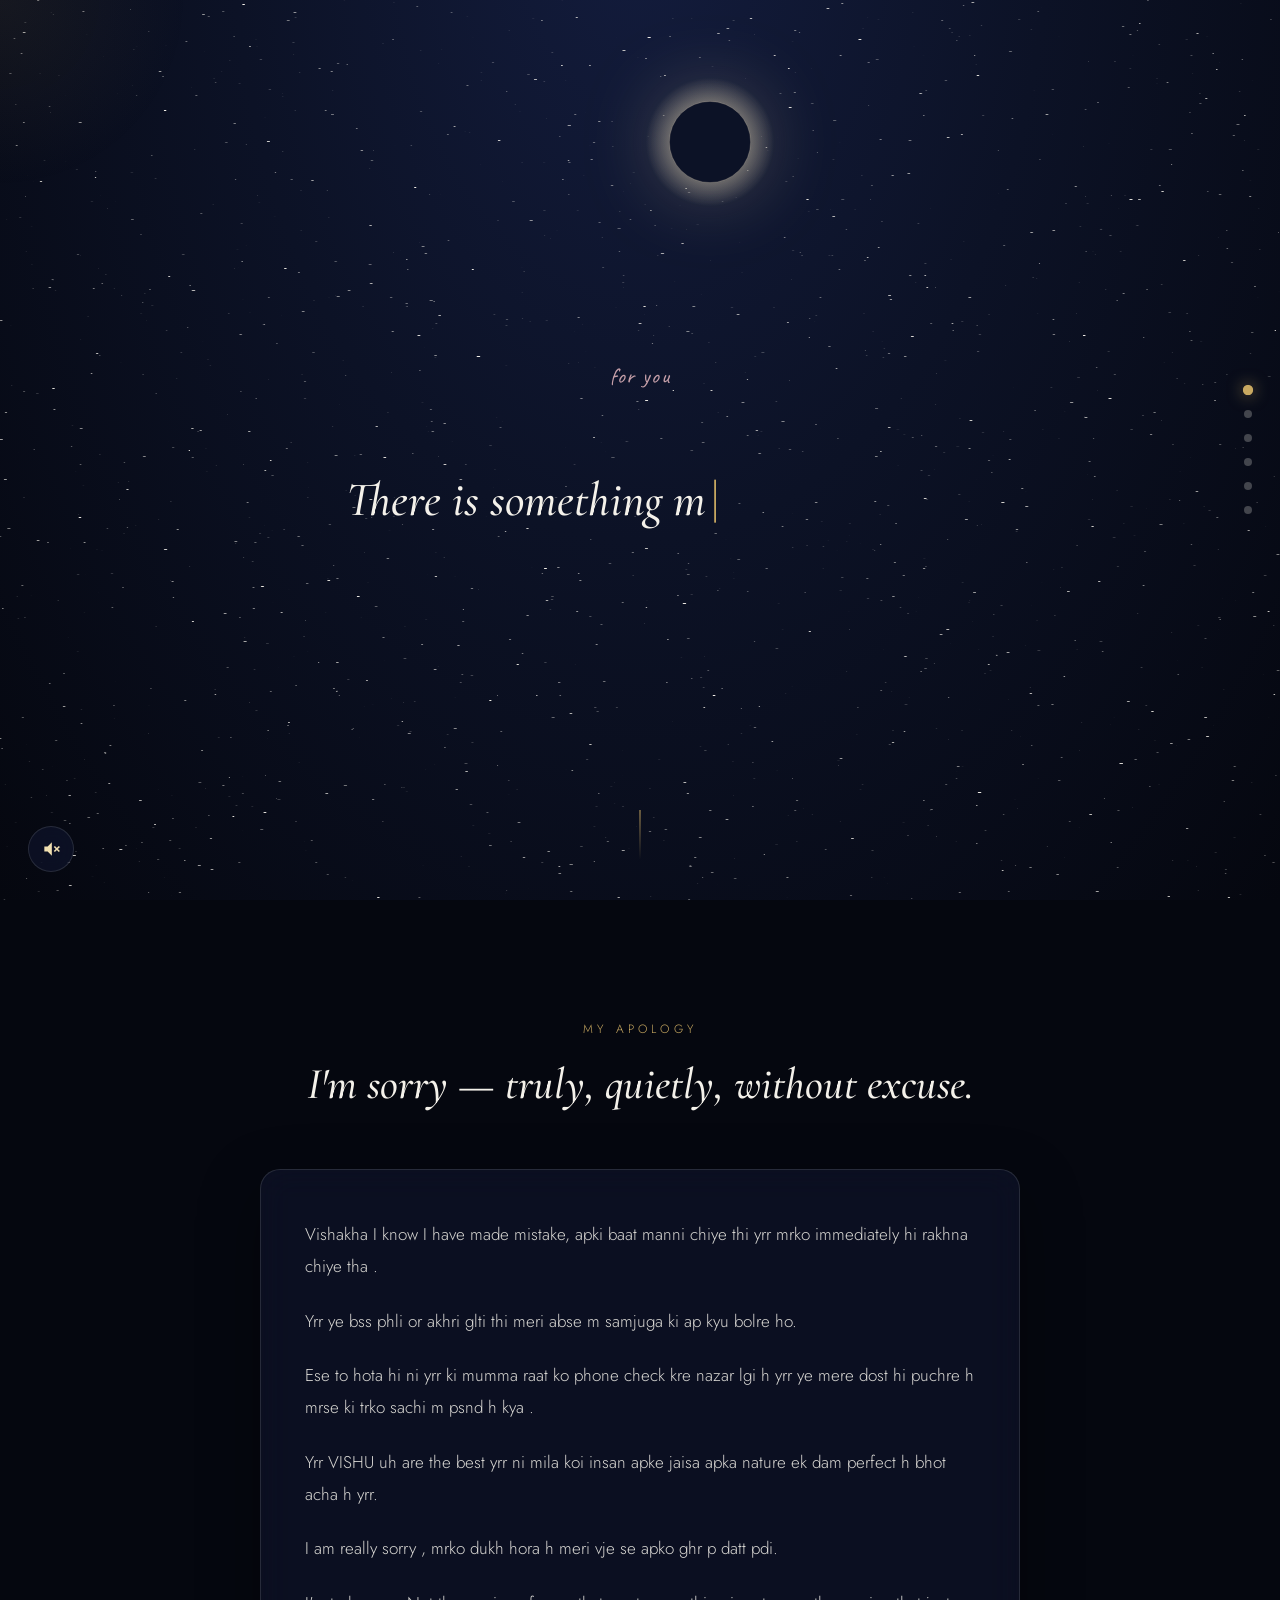
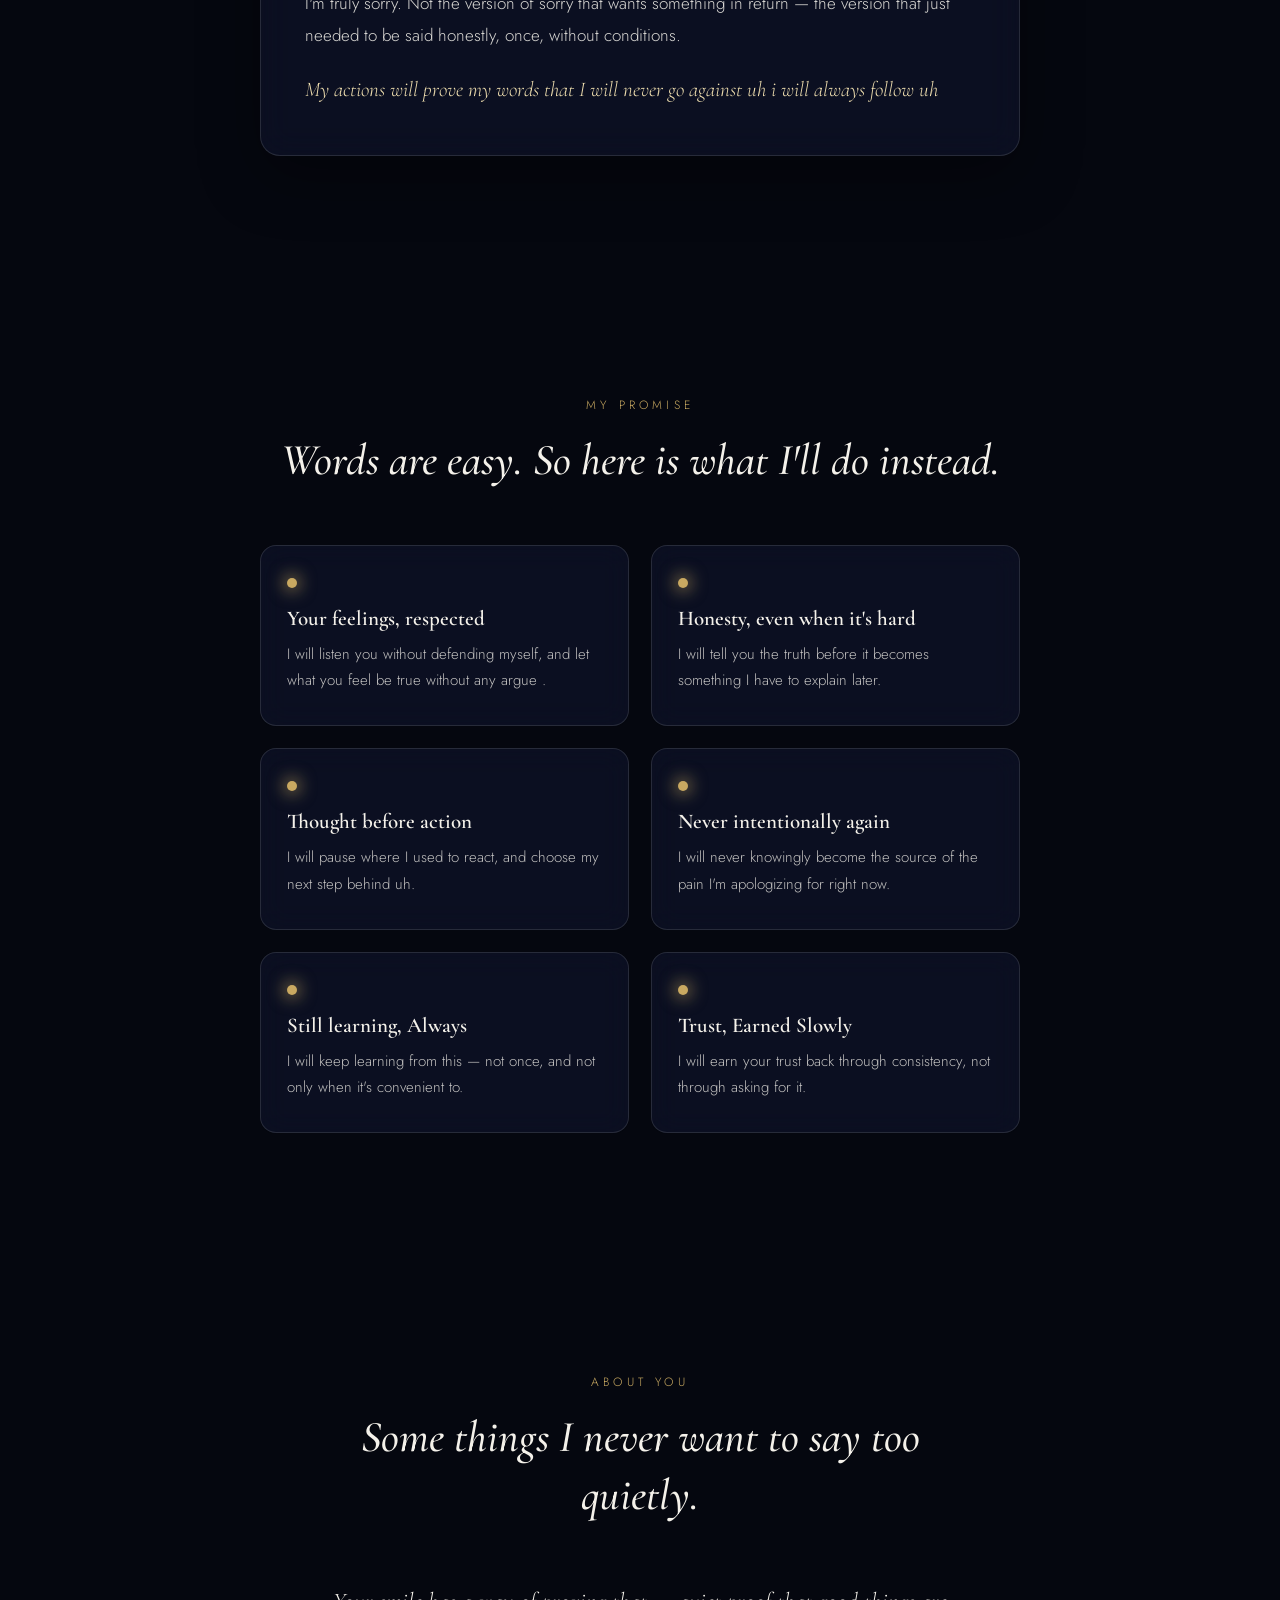
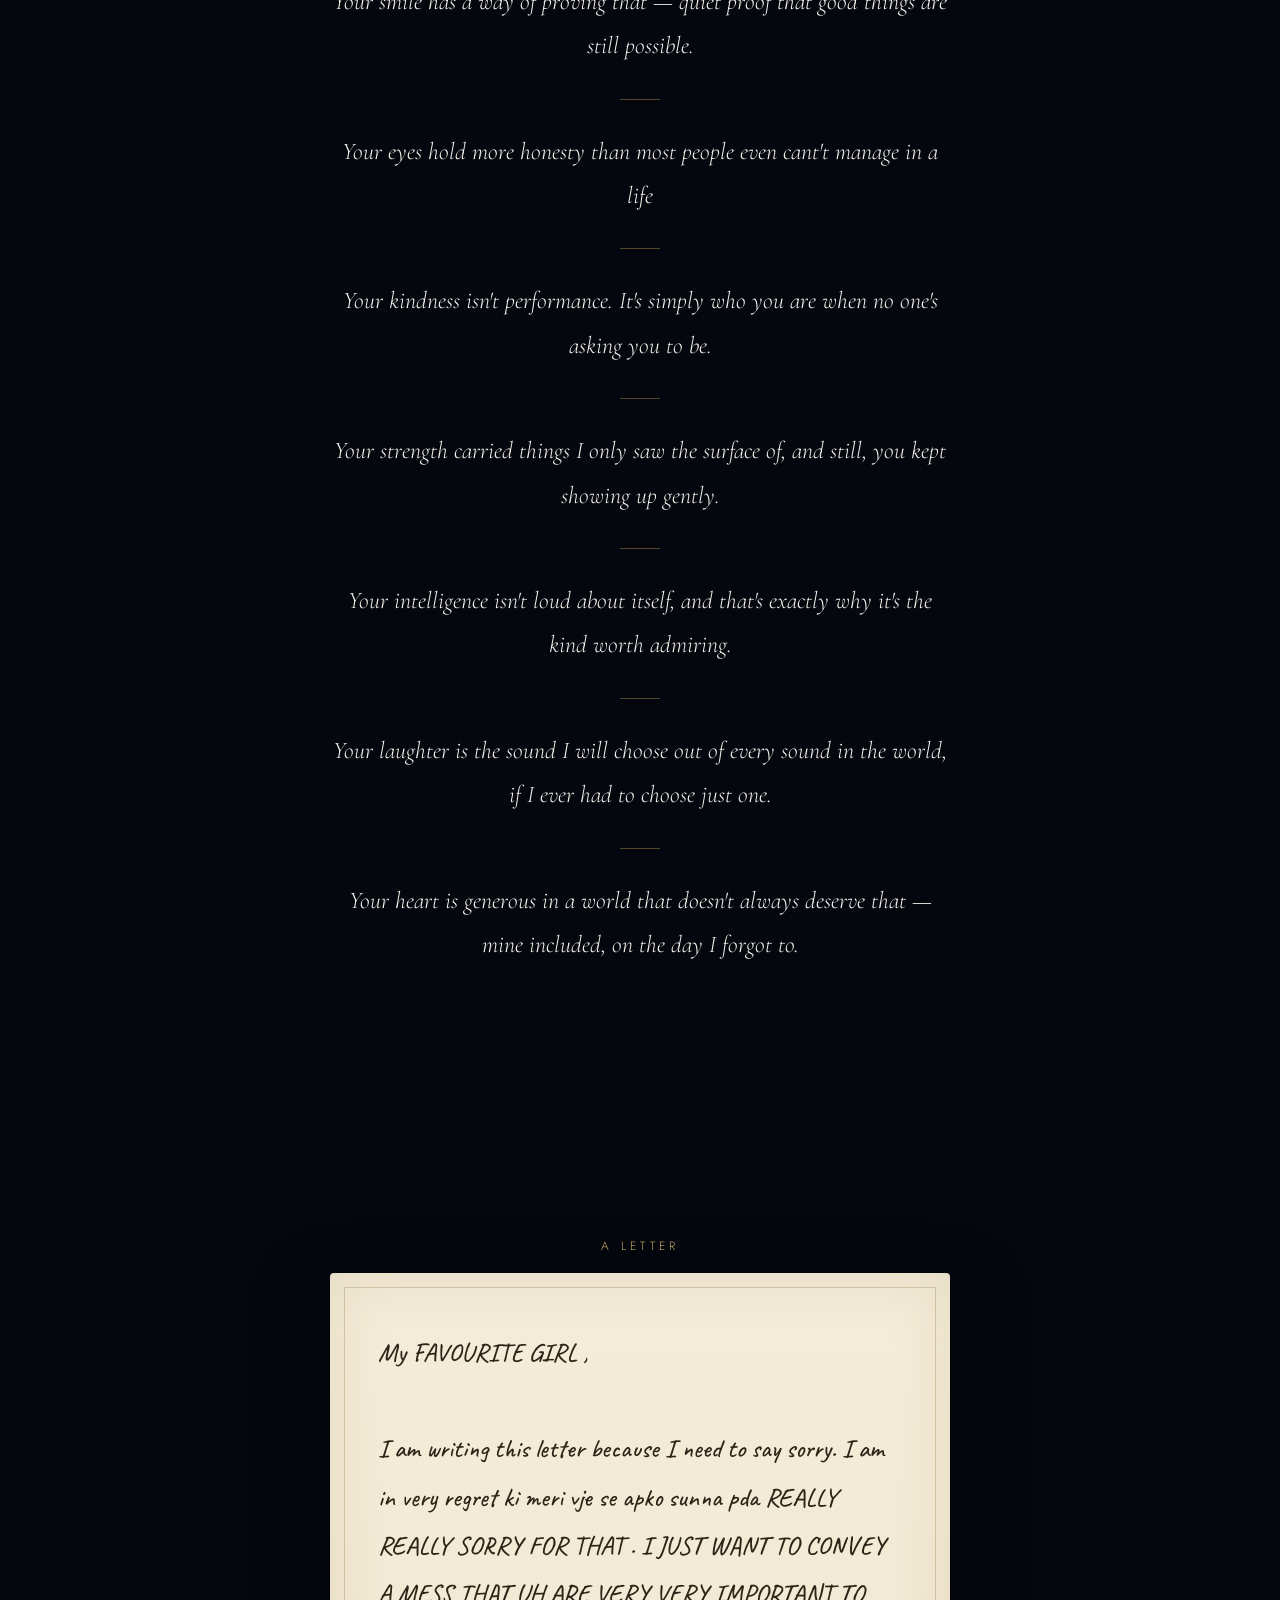
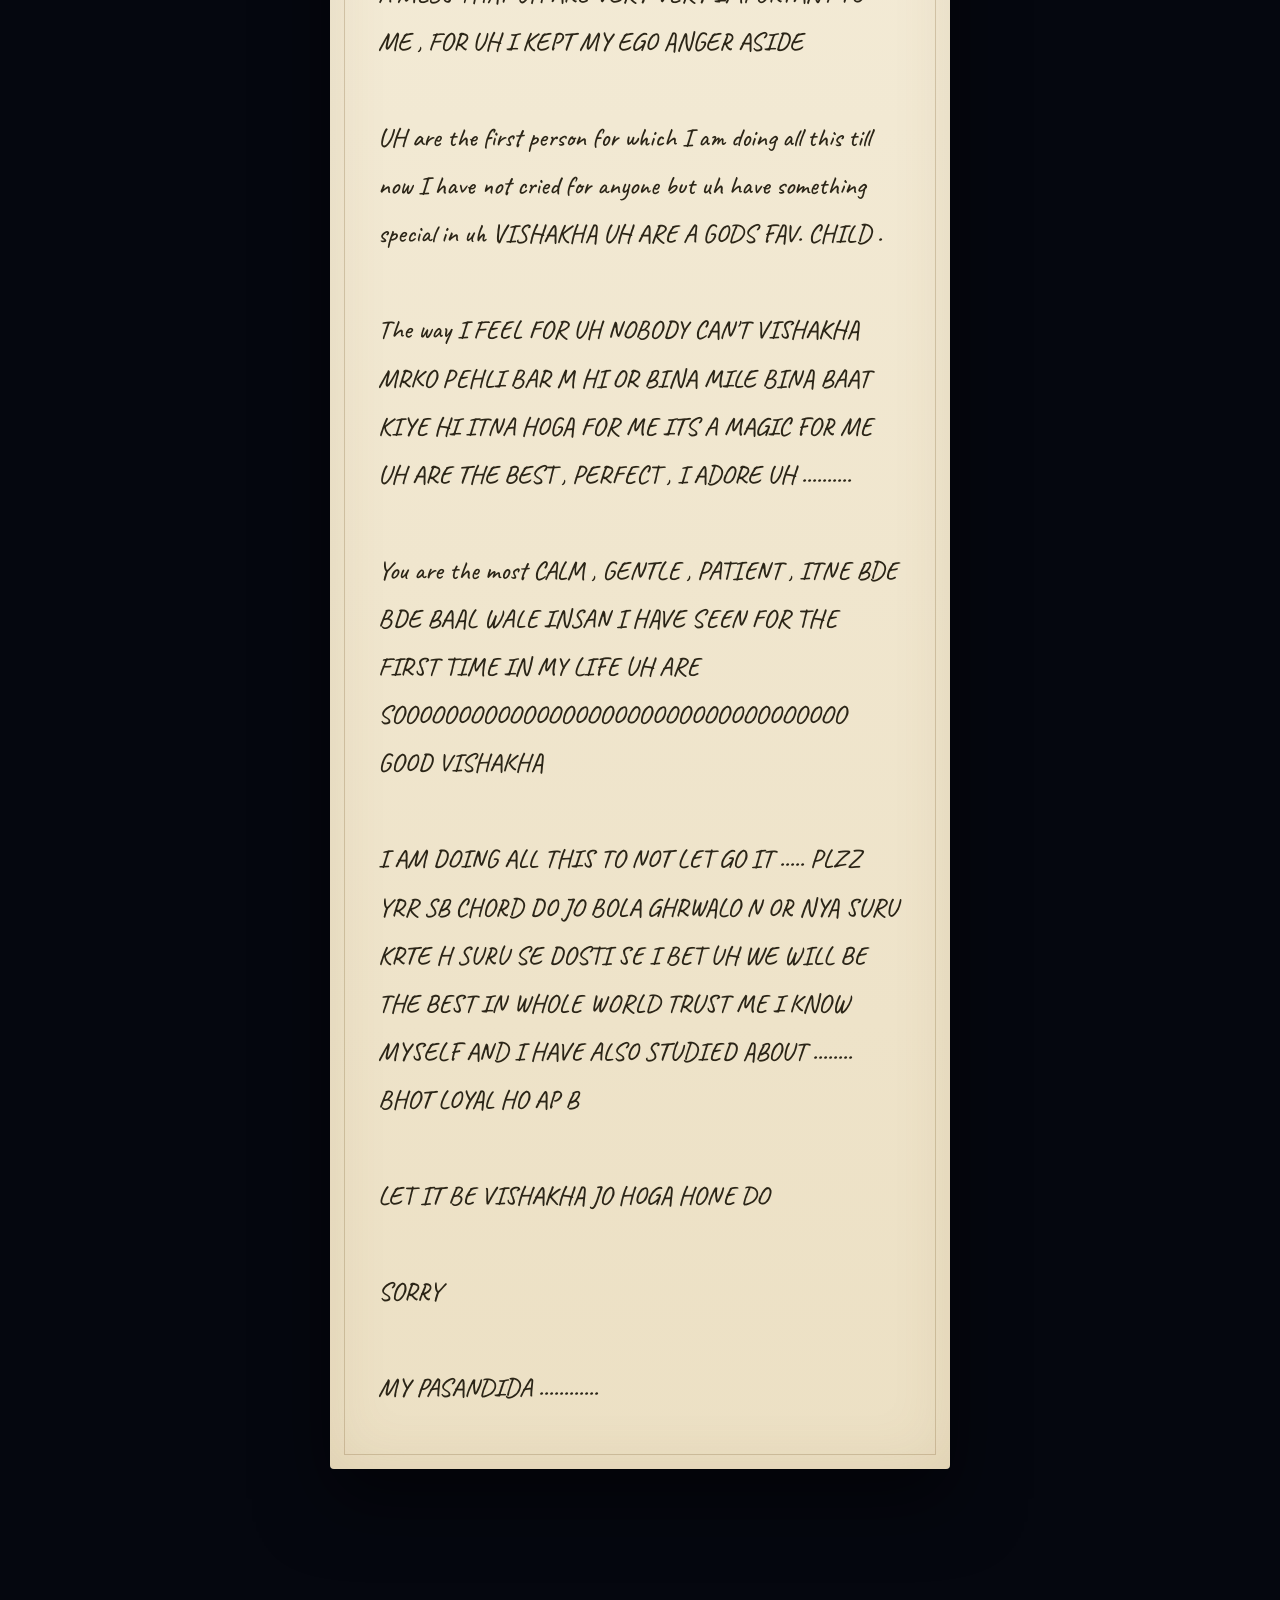
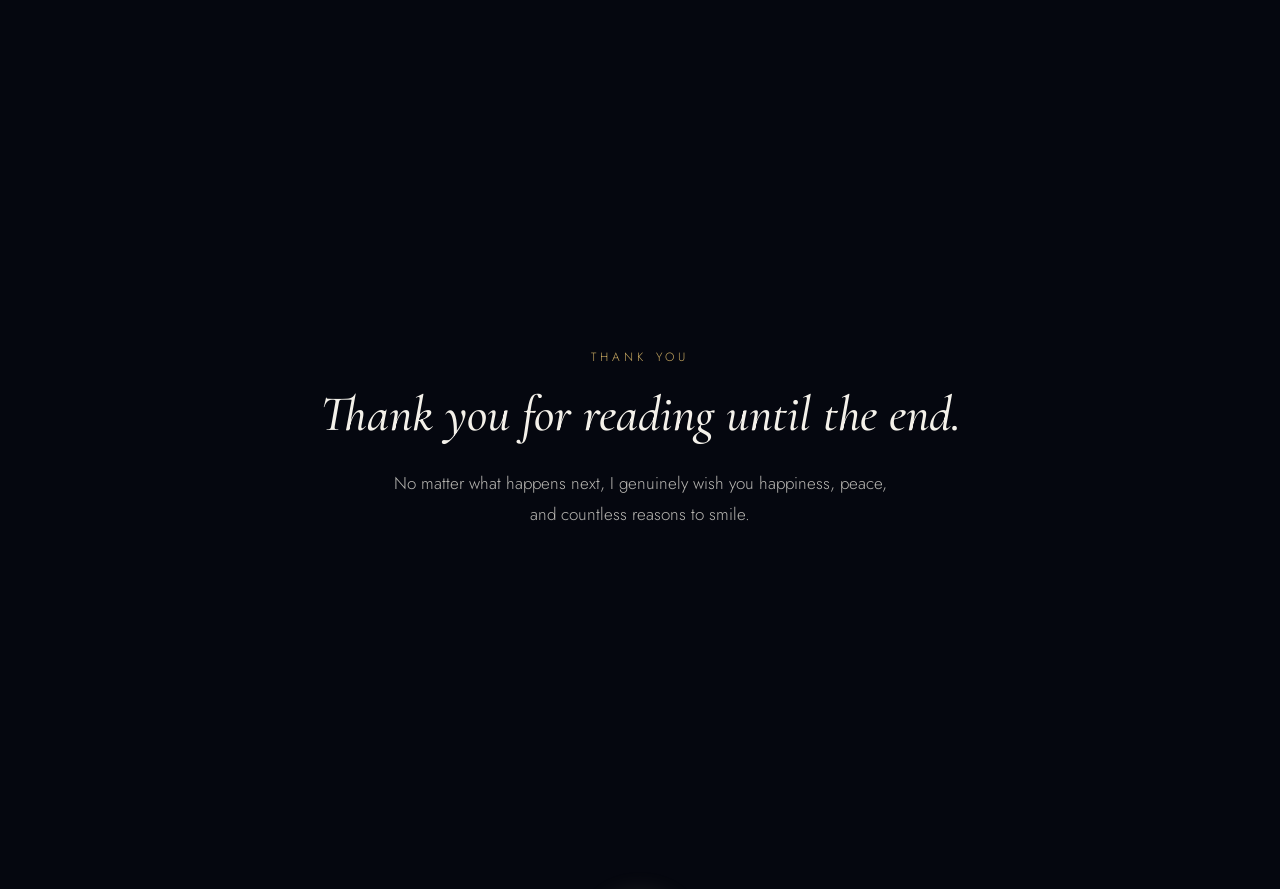
==== commit 6b608adc: "Update apology text and remove memories section Removed the memories section and updated apology and" ====
--- a/index.html
+++ b/index.html
@@ -42,7 +42,6 @@
     <a href="#apology" class="dot" data-label="My Apology"></a>
     <a href="#promise" class="dot" data-label="My Promise"></a>
     <a href="#about-her" class="dot" data-label="You"></a>
-    <a href="#memories" class="dot" data-label="Memories"></a>
     <a href="#letter" class="dot" data-label="The Letter"></a>
     <a href="#final" class="dot" data-label="Always"></a>
   </nav>
@@ -53,7 +52,7 @@
     <svg id="icon-playing" viewBox="0 0 24 24" width="20" height="20" style="display:none"><path fill="currentColor" d="M4 9v6h4l5 5V4L8 9H4z"/><path fill="none" stroke="currentColor" stroke-width="2" d="M16.5 8.5a5 5 0 0 1 0 7M19 6a8.5 8.5 0 0 1 0 12"/></svg>
   </button>
   <audio id="bg-music" loop preload="none">
-    <source src="music/song.mp3" type="audio/mpeg">
+    <source src="song.mp3" type="audio/mpeg">
   </audio>
 
   <main>
@@ -79,14 +78,13 @@
         <p class="eyebrow reveal">my apology</p>
         <h2 class="section-title reveal">I'm sorry — truly, quietly, without excuse.</h2>
         <div class="glass-card reveal">
-          <p class="reveal-line">I know I made mistakes. Not small ones I can explain away, but ones that mattered — and I've stopped looking for reasons that make them smaller than they were.</p>
-          <p class="reveal-line">I understand I hurt you. Not just the moment itself, but the quiet after it — the doubt it might have left behind, the trust it strained. I see that now, clearly, and it sits heavy with me.</p>
-          <p class="reveal-line">I regret what happened more than I know how to say plainly. If I could take that moment and hand you something better instead, I would, without hesitation.</p>
-          <p class="reveal-line">I never wanted to become the reason for your pain. You were never supposed to be hurt by the person who cares about you most — and knowing I became that, even briefly, is the part I sit with the longest.</p>
-          <p class="reveal-line">I don't expect instant forgiveness, and I'm not asking for it here. Forgiveness, if it ever comes, has to be yours to give in your own time, on your own terms.</p>
+          <p class="reveal-line">Vishakha I know I have made mistake, apki baat manni chiye thi yrr mrko immediately hi rakhna chiye tha .</p>
+          <p class="reveal-line">Yrr ye bss phli or akhri glti thi meri abse m samjuga ki ap kyu bolre ho. </p>
+          <p class="reveal-line">Ese to hota hi ni yrr ki mumma raat ko phone check kre nazar lgi h yrr ye mere dost hi puchre h mrse ki trko sachi m psnd h kya . </p>
+          <p class="reveal-line">Yrr VISHU uh are the best yrr ni mila koi insan apke jaisa apka nature ek dam perfect h bhot acha h yrr.</p>
+          <p class="reveal-line">I am really sorry , mrko dukh hora h meri vje se apko ghr p datt pdi.</p>
           <p class="reveal-line">I'm truly sorry. Not the version of sorry that wants something in return — the version that just needed to be said honestly, once, without conditions.</p>
-          <p class="reveal-line">I want to become a better person because of this, not despite it. And I know the only thing that will ever mean anything after words like these is what I do next.</p>
-          <p class="reveal-line emphasis">My actions will prove my words. That's not a promise I'm asking you to wait for — it's simply the truth of what happens now.</p>
+          <p class="reveal-line emphasis">My actions will prove my words that I will never go against uh i will always follow uh </p>
         </div>
       </div>
     </section>
@@ -94,13 +92,13 @@
     <!-- ============ PROMISE ============ -->
     <section id="promise" class="section">
       <div class="section-inner">
-        <p class="eyebrow reveal">my promise</p>
+        <p class="eyebrow reveal">My promise</p>
         <h2 class="section-title reveal">Words are easy. So here is what I'll do instead.</h2>
         <div class="promise-grid">
           <article class="promise-card reveal">
             <div class="promise-flame"></div>
             <h3>Your feelings, respected</h3>
-            <p>I will listen without defending, and let what you feel be true without needing to argue it away.</p>
+            <p>I will listen you without defending myself, and let what you feel be true without any argue .</p>
           </article>
           <article class="promise-card reveal">
             <div class="promise-flame"></div>
@@ -110,7 +108,7 @@
           <article class="promise-card reveal">
             <div class="promise-flame"></div>
             <h3>Thought before action</h3>
-            <p>I will pause where I used to react, and choose my next step instead of stumbling into it.</p>
+            <p>I will pause where I used to react, and choose my next step behind uh.</p>
           </article>
           <article class="promise-card reveal">
             <div class="promise-flame"></div>
@@ -119,12 +117,12 @@
           </article>
           <article class="promise-card reveal">
             <div class="promise-flame"></div>
-            <h3>Still learning, always</h3>
+            <h3>Still learning, Always</h3>
             <p>I will keep learning from this — not once, and not only when it's convenient to.</p>
           </article>
           <article class="promise-card reveal">
             <div class="promise-flame"></div>
-            <h3>Trust, earned slowly</h3>
+            <h3>Trust, Earned Slowly</h3>
             <p>I will earn your trust back through consistency, not through asking for it.</p>
           </article>
         </div>
@@ -137,43 +135,34 @@
         <p class="eyebrow reveal">about you</p>
         <h2 class="section-title reveal">Some things I never want to say too quietly.</h2>
         <div class="poem-block">
-          <p class="reveal-line poem-line">Your smile has a way of rearranging a room — quiet proof that good things are still possible.</p>
-          <p class="reveal-line poem-line">Your eyes hold more honesty than most people manage in a lifetime of words.</p>
+          <p class="reveal-line poem-line">Your smile has a way of proving that — quiet proof that good things are still possible.</p>
+          <p class="reveal-line poem-line">Your eyes hold more honesty than most people even cant't manage in a life</p>
           <p class="reveal-line poem-line">Your kindness isn't performance. It's simply who you are when no one's asking you to be.</p>
           <p class="reveal-line poem-line">Your strength carried things I only saw the surface of, and still, you kept showing up gently.</p>
           <p class="reveal-line poem-line">Your intelligence isn't loud about itself, and that's exactly why it's the kind worth admiring.</p>
-          <p class="reveal-line poem-line">Your laughter is the sound I'd choose out of every sound in the world, if I ever had to choose just one.</p>
+          <p class="reveal-line poem-line">Your laughter is the sound I will choose out of every sound in the world, if I ever had to choose just one.</p>
           <p class="reveal-line poem-line">Your heart is generous in a world that doesn't always deserve that — mine included, on the day I forgot to.</p>
         </div>
       </div>
     </section>
 
-    <!-- ============ MEMORIES ============ -->
-    <section id="memories" class="section">
-      <div class="section-inner wide">
-        <p class="eyebrow reveal">memories</p>
-        <h2 class="section-title reveal">Little proofs that it wasn't all a mistake.</h2>
-        <div class="polaroid-gallery" id="gallery">
-          <!-- 12 polaroid slots -->
-        </div>
-        <p class="gallery-hint reveal">Drop your photos into <code>/images/</code> named <code>memory1.jpg</code> through <code>memory12.jpg</code> — click any polaroid to see it larger.</p>
-      </div>
-    </section>
-
+    
     <!-- ============ LETTER ============ -->
     <section id="letter" class="section">
       <div class="section-inner narrow">
         <p class="eyebrow reveal">a letter</p>
         <div class="letter-paper reveal">
           <p class="letter-text">
-            My dearest,<br><br>
-            I've started this letter more times than I can count, and thrown away every version that tried too hard to be forgiven. So here's the one that just tries to be honest.<br><br>
-            I hurt you, and I've spent a long time sitting with what that actually means — not the version where I explain myself, but the version where I simply own it. I was wrong. I'm sorry. Not because I got caught in it, but because you didn't deserve it, not for a single moment.<br><br>
-            You've been one of the gentlest, most patient people I've known, and somewhere I let that become something I took for granted instead of something I protected. That's on me, and I won't dress it up as anything else.<br><br>
-            I'm not writing this to be let off easily. I'm writing it because you deserved to hear it plainly, in my own handwriting, without a screen's distance between us pretending to be closeness.<br><br>
-            Whether you choose to forgive me or not, I will always respect your decision. I simply wanted you to know how deeply sorry I am.<br><br>
-            With all the honesty I have,<br>
-            Me
+            My FAVOURITE GIRL ,<br><br>
+            I am writing this letter because I need to say sorry. I am in very regret ki meri vje se apko sunna pda REALLY REALLY SORRY FOR THAT . I JUST WANT TO CONVEY A MESS THAT UH ARE VERY VERY IMPORTANT TO ME , FOR UH I KEPT MY EGO ANGER ASIDE<br><br>
+            UH are the first person for which I am doing all this till now I have not cried for anyone but uh have something special in uh VISHAKHA UH ARE A GODS FAV. CHILD .<br><br>
+            The way I FEEL FOR UH NOBODY CAN'T VISHAKHA MRKO PEHLI BAR M HI OR BINA MILE BINA BAAT KIYE HI ITNA HOGA FOR ME ITS A MAGIC FOR ME UH ARE THE BEST , PERFECT , I ADORE UH ..........<br><br>
+            You are the most CALM , GENTLE , PATIENT , ITNE BDE BDE BAAL WALE INSAN I HAVE SEEN FOR THE FIRST TIME IN MY LIFE UH ARE SOOOOOOOOOOOOOOOOOOOOOOOOOOOOOOOOOOO GOOD VISHAKHA <br><br>
+            I AM DOING ALL THIS TO NOT LET GO IT ..... PLZZ YRR SB CHORD DO JO BOLA GHRWALO N OR NYA SURU KRTE H SURU SE DOSTI SE I BET UH WE WILL BE THE BEST IN WHOLE WORLD TRUST ME I KNOW MYSELF AND I HAVE ALSO STUDIED ABOUT ........ BHOT LOYAL HO AP B <br><br>
+            LET IT BE VISHAKHA JO HOGA HONE DO <br><br>
+            SORRY <br><br>
+            MY PASANDIDA ............<br>
+            
           </p>
         </div>
       </div>
@@ -193,11 +182,7 @@
 
   </main>
 
-  <!-- Lightbox for gallery -->
-  <div id="lightbox" class="lightbox" aria-hidden="true">
-    <button id="lightbox-close" aria-label="Close">&times;</button>
-    <img id="lightbox-img" src="" alt="Memory">
-  </div>
+
 
   <script src="script.js"></script>
 </body>
